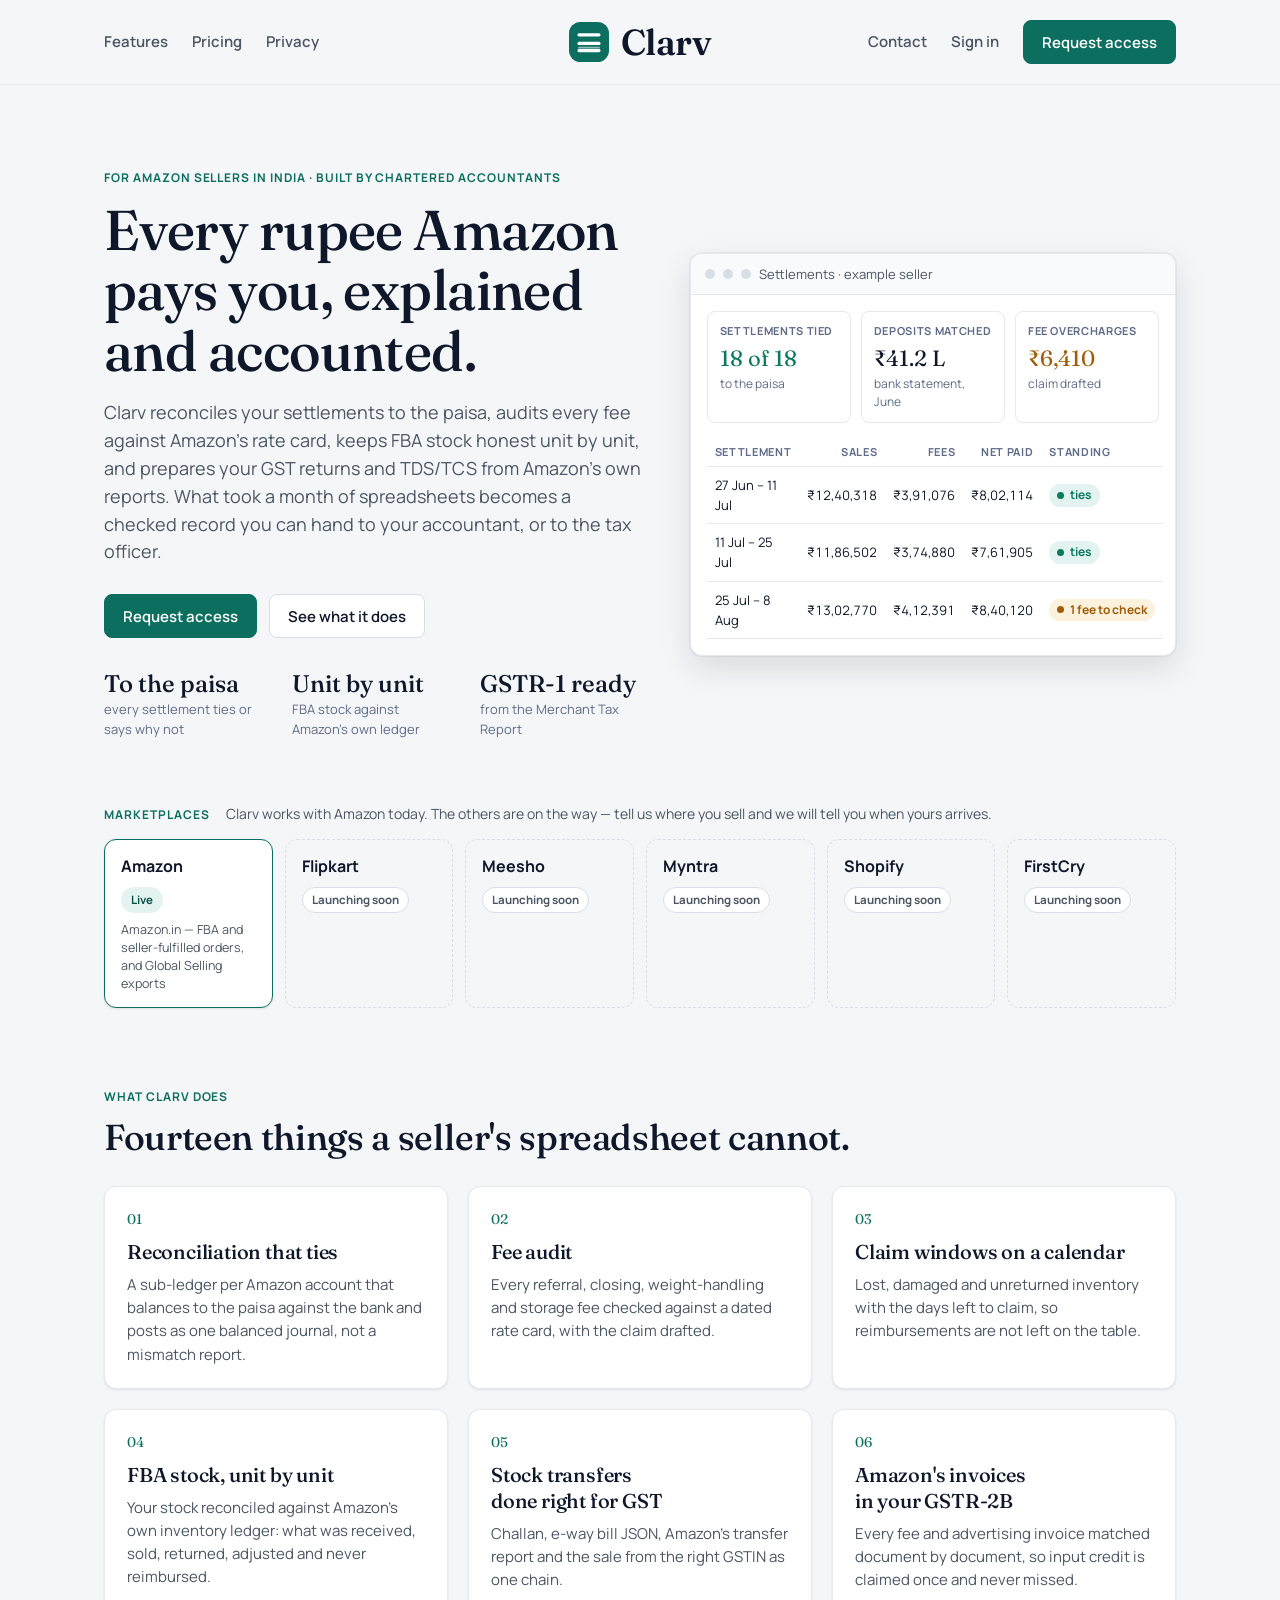
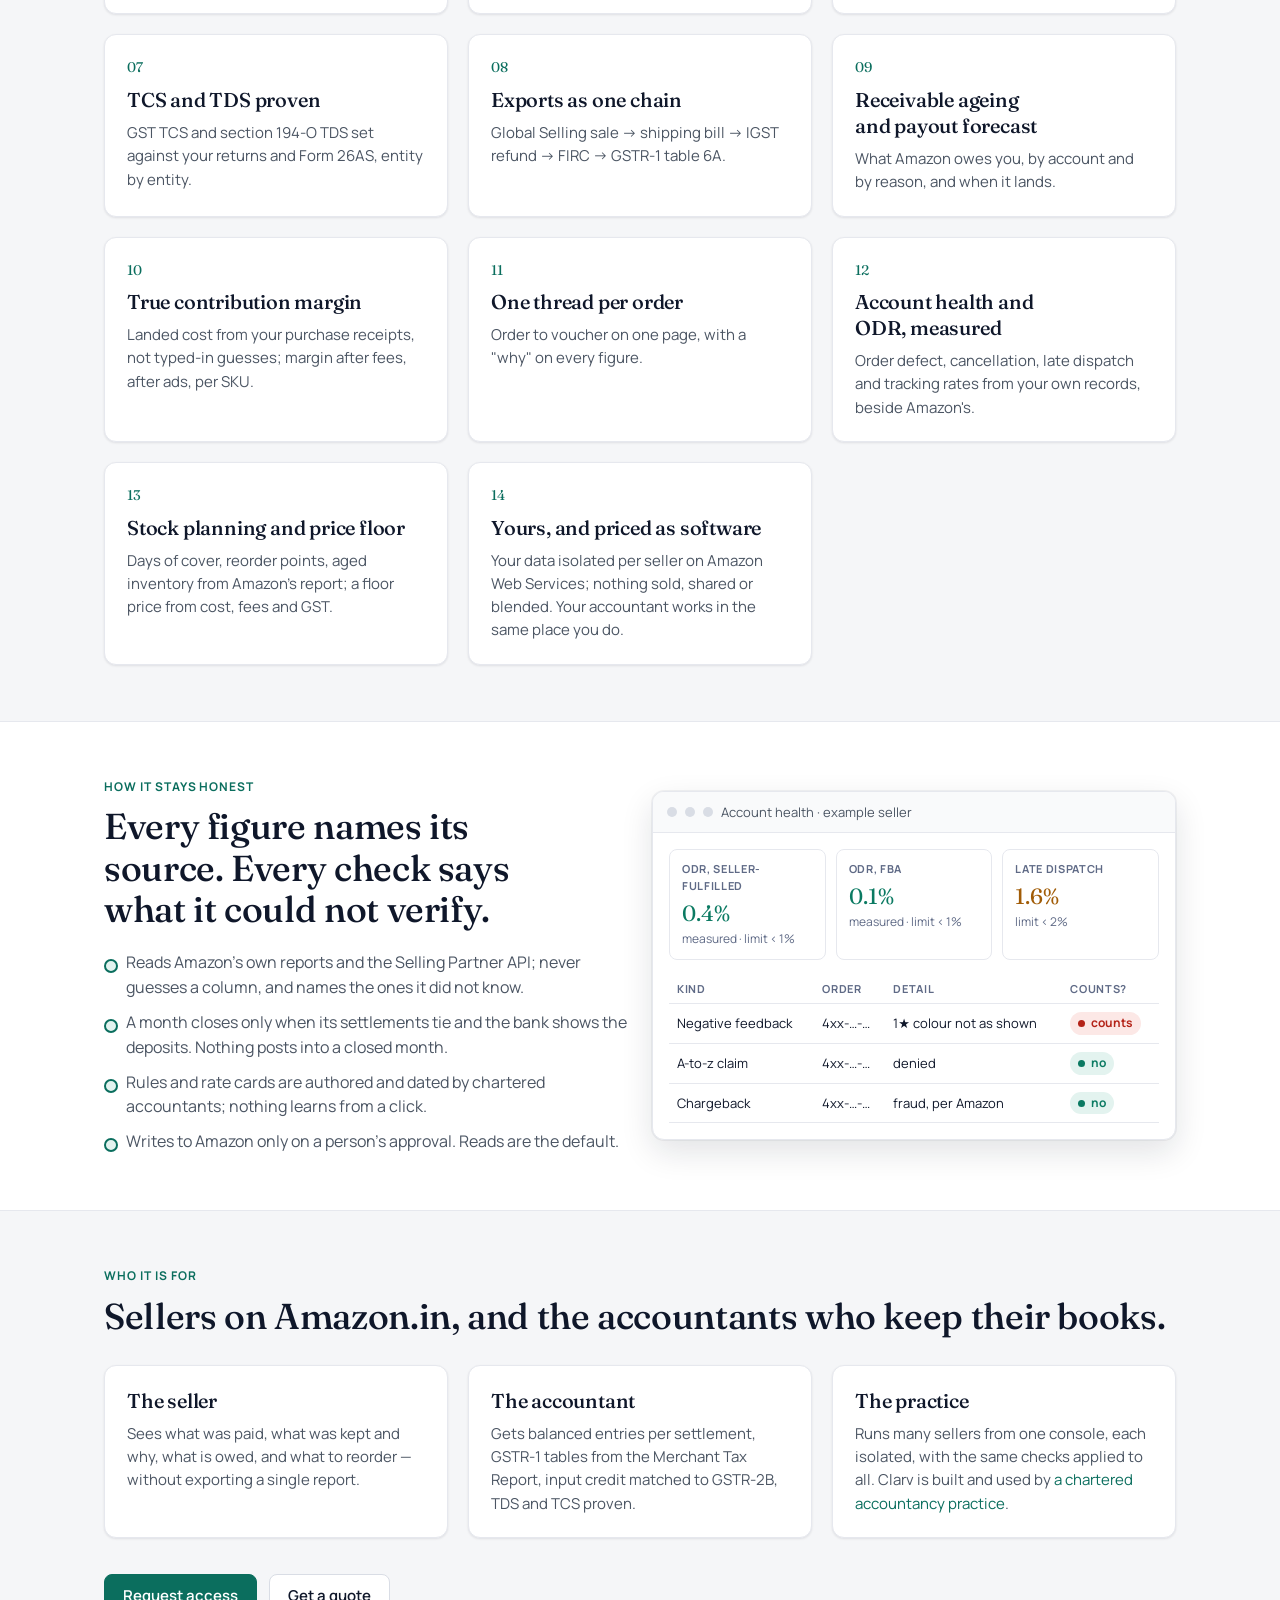
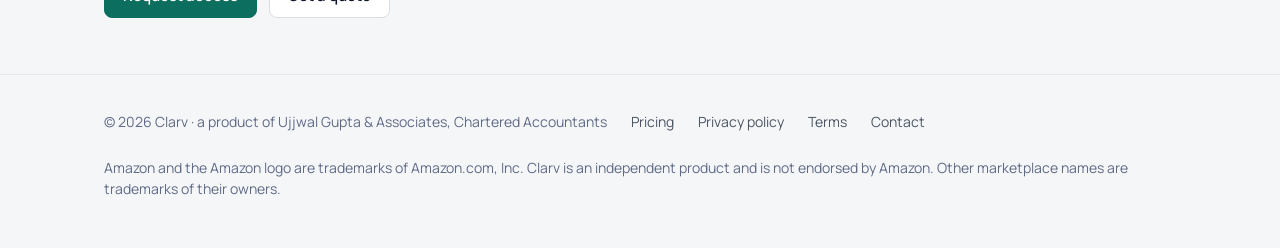
==== index.html @ 06284f3a "Amazon first, a centred wordmark with Mark A, and a site that works on a phone The user, 4 Oct 2026:" ====
<!doctype html>
<html lang="en">
<head>
<meta charset="utf-8" />
<meta name="viewport" content="width=device-width, initial-scale=1" />
<title>Clarv — operations and accounting for Amazon sellers in India</title>
<meta name="description" content="Clarv reconciles what Amazon pays you to the paisa, audits every fee, keeps FBA stock honest and prepares your GST and TDS from Amazon's own reports. Built by chartered accountants." />
<link rel="icon" href="logo.svg" type="image/svg+xml" />
<link rel="preconnect" href="https://fonts.googleapis.com" /><link rel="preconnect" href="https://fonts.gstatic.com" crossorigin />
<link rel="stylesheet" href="https://fonts.googleapis.com/css2?family=Fraunces:opsz,wght@9..144,400;9..144,500;9..144,600&family=Manrope:wght@400;500;600;700;800&display=swap" />
<link rel="stylesheet" href="style.css" />
</head>
<body>
<header class="top"><div class="wrap">
  <nav class="nav nav-l" aria-label="Site"><a href="/#features">Features</a><a href="pricing.html">Pricing</a><a href="privacy.html">Privacy</a></nav>
  <a class="brand" href="/" aria-label="Clarv — home"><svg viewBox="0 0 28 28" aria-hidden="true"><rect width="28" height="28" rx="8" fill="#0b6e5e"/><path d="M7 9h14M7 15h14M7 20h14" stroke="#fff" stroke-width="2.2" stroke-linecap="round"/><path d="M7 18h14" stroke="#fff" stroke-width="1.2" stroke-linecap="round" opacity=".55"/></svg><span>Clarv</span></a>
  <nav class="nav nav-r" aria-label="Account"><a href="contact.html">Contact</a><a href="login.html">Sign in</a><a class="btn primary" href="contact.html">Request access</a></nav>
  <details class="mnav"><summary aria-label="Menu"><span class="burger"></span></summary><nav class="mnav-panel" aria-label="Menu"><a href="/#features">Features</a><a href="pricing.html">Pricing</a><a href="privacy.html">Privacy</a><a href="contact.html">Contact</a><a href="login.html">Sign in</a><a class="btn primary" href="contact.html">Request access</a></nav></details>
  <a class="m-signin" href="login.html">Sign in</a>
</div></header>

<main>
<div class="wrap hero">
  <div>
    <div class="eyebrow">For Amazon sellers in India · built by chartered accountants</div>
    <h1 style="margin-top:12px">Every rupee Amazon pays you, explained and accounted.</h1>
    <p class="lead" style="margin-top:18px">Clarv reconciles your settlements to the paisa, audits every fee against Amazon's rate card, keeps FBA stock honest unit by unit, and prepares your GST returns and TDS/TCS from Amazon's own reports. What took a month of spreadsheets becomes a checked record you can hand to your accountant, or to the tax officer.</p>
    <div class="cta"><a class="btn primary" href="contact.html">Request access</a><a class="btn" href="#features">See what it does</a></div>
    <div class="facts"><div class="fact"><b>To the paisa</b><span>every settlement ties or says why not</span></div><div class="fact"><b>Unit by unit</b><span>FBA stock against Amazon's own ledger</span></div><div class="fact"><b>GSTR-1 ready</b><span>from the Merchant Tax Report</span></div></div>
  </div>
  <div class="panel" aria-label="A Clarv settlement screen, with example figures">
    <div class="bar"><i></i><i></i><i></i><span>Settlements · example seller</span></div>
    <div class="body">
      <div class="tiles"><div class="tile good"><div class="k">Settlements tied</div><div class="v">18 of 18</div><div class="s">to the paisa</div></div><div class="tile"><div class="k">Deposits matched</div><div class="v">₹41.2 L</div><div class="s">bank statement, June</div></div><div class="tile warn"><div class="k">Fee overcharges</div><div class="v">₹6,410</div><div class="s">claim drafted</div></div></div>
      <table class="t"><thead><tr><th>Settlement</th><th class="num o">Sales</th><th class="num o">Fees</th><th class="num">Net paid</th><th>Standing</th></tr></thead>
      <tbody><tr><td>27 Jun – 11 Jul</td><td class="num o">₹12,40,318</td><td class="num o">₹3,91,076</td><td class="num">₹8,02,114</td><td><span class="st good">ties</span></td></tr><tr><td>11 Jul – 25 Jul</td><td class="num o">₹11,86,502</td><td class="num o">₹3,74,880</td><td class="num">₹7,61,905</td><td><span class="st good">ties</span></td></tr><tr><td>25 Jul – 8 Aug</td><td class="num o">₹13,02,770</td><td class="num o">₹4,12,391</td><td class="num">₹8,40,120</td><td><span class="st warn">1 fee to check</span></td></tr></tbody></table>
    </div>
  </div>
</div>

<section class="markets" aria-labelledby="mk-h"><div class="wrap">
  <div class="mk-head"><div class="eyebrow" id="mk-h">Marketplaces</div><p class="small">Clarv works with Amazon today. The others are on the way — tell us where you sell and we will tell you when yours arrives.</p></div>
  <div class="mk-row">
    <div class="mk live"><b>Amazon</b><span class="chip">Live</span><small>Amazon.in — FBA and seller-fulfilled orders, and Global Selling exports</small></div>
    <div class="mk soon"><b>Flipkart</b><span class="chip">Launching soon</span></div>
    <div class="mk soon"><b>Meesho</b><span class="chip">Launching soon</span></div>
    <div class="mk soon"><b>Myntra</b><span class="chip">Launching soon</span></div>
    <div class="mk soon"><b>Shopify</b><span class="chip">Launching soon</span></div>
    <div class="mk soon"><b>FirstCry</b><span class="chip">Launching soon</span></div>
  </div>
</div></section>

<section id="features"><div class="wrap">
  <div class="eyebrow">What Clarv does</div>
  <h2 style="margin-top:10px">Fourteen things a seller's spreadsheet cannot.</h2>
  <div class="grid3">
    <div class="card"><div class="n">01</div><h3>Reconciliation that ties</h3><p>A sub-ledger per Amazon account that balances to the paisa against the bank and posts as one balanced journal, not a mismatch report.</p></div>
    <div class="card"><div class="n">02</div><h3>Fee audit</h3><p>Every referral, closing, weight-handling and storage fee checked against a dated rate card, with the claim drafted.</p></div>
    <div class="card"><div class="n">03</div><h3>Claim windows on a calendar</h3><p>Lost, damaged and unreturned inventory with the days left to claim, so reimbursements are not left on the table.</p></div>
    <div class="card"><div class="n">04</div><h3>FBA stock, unit by unit</h3><p>Your stock reconciled against Amazon's own inventory ledger: what was received, sold, returned, adjusted and never reimbursed.</p></div>
    <div class="card"><div class="n">05</div><h3>Stock transfers done right for GST</h3><p>Challan, e-way bill JSON, Amazon's transfer report and the sale from the right GSTIN as one chain.</p></div>
    <div class="card"><div class="n">06</div><h3>Amazon's invoices in your GSTR-2B</h3><p>Every fee and advertising invoice matched document by document, so input credit is claimed once and never missed.</p></div>
    <div class="card"><div class="n">07</div><h3>TCS and TDS proven</h3><p>GST TCS and section 194-O TDS set against your returns and Form 26AS, entity by entity.</p></div>
    <div class="card"><div class="n">08</div><h3>Exports as one chain</h3><p>Global Selling sale → shipping bill → IGST refund → FIRC → GSTR-1 table 6A.</p></div>
    <div class="card"><div class="n">09</div><h3>Receivable ageing and payout forecast</h3><p>What Amazon owes you, by account and by reason, and when it lands.</p></div>
    <div class="card"><div class="n">10</div><h3>True contribution margin</h3><p>Landed cost from your purchase receipts, not typed-in guesses; margin after fees, after ads, per SKU.</p></div>
    <div class="card"><div class="n">11</div><h3>One thread per order</h3><p>Order to voucher on one page, with a "why" on every figure.</p></div>
    <div class="card"><div class="n">12</div><h3>Account health and ODR, measured</h3><p>Order defect, cancellation, late dispatch and tracking rates from your own records, beside Amazon's.</p></div>
    <div class="card"><div class="n">13</div><h3>Stock planning and price floor</h3><p>Days of cover, reorder points, aged inventory from Amazon's report; a floor price from cost, fees and GST.</p></div>
    <div class="card"><div class="n">14</div><h3>Yours, and priced as software</h3><p>Your data isolated per seller on Amazon Web Services; nothing sold, shared or blended. Your accountant works in the same place you do.</p></div>
  </div>
</div></section>

<section class="alt"><div class="wrap grid2" style="margin-top:0;align-items:center">
  <div>
    <div class="eyebrow">How it stays honest</div>
    <h2 style="margin-top:10px">Every figure names its source. Every check says what it could not verify.</h2>
    <ul class="rule-list">
      <li>Reads Amazon's own reports and the Selling Partner API; never guesses a column, and names the ones it did not know.</li>
      <li>A month closes only when its settlements tie and the bank shows the deposits. Nothing posts into a closed month.</li>
      <li>Rules and rate cards are authored and dated by chartered accountants; nothing learns from a click.</li>
      <li>Writes to Amazon only on a person's approval. Reads are the default.</li>
    </ul>
  </div>
  <div class="panel" aria-label="A Clarv account health screen, with example figures">
    <div class="bar"><i></i><i></i><i></i><span>Account health · example seller</span></div>
    <div class="body">
      <div class="tiles"><div class="tile good"><div class="k">ODR, seller-fulfilled</div><div class="v">0.4%</div><div class="s">measured · limit &lt; 1%</div></div><div class="tile good"><div class="k">ODR, FBA</div><div class="v">0.1%</div><div class="s">measured · limit &lt; 1%</div></div><div class="tile warn"><div class="k">Late dispatch</div><div class="v">1.6%</div><div class="s">limit &lt; 2%</div></div></div>
      <table class="t"><thead><tr><th>Kind</th><th class="o">Order</th><th>Detail</th><th>Counts?</th></tr></thead>
      <tbody><tr><td>Negative feedback</td><td class="o">4xx-…-…</td><td>1★ colour not as shown</td><td><span class="st bad">counts</span></td></tr><tr><td>A-to-z claim</td><td class="o">4xx-…-…</td><td>denied</td><td><span class="st good">no</span></td></tr><tr><td>Chargeback</td><td class="o">4xx-…-…</td><td>fraud, per Amazon</td><td><span class="st good">no</span></td></tr></tbody></table>
    </div>
  </div>
</div></section>

<section><div class="wrap">
  <div class="eyebrow">Who it is for</div>
  <h2 style="margin-top:10px">Sellers on Amazon.in, and the accountants who keep their books.</h2>
  <div class="grid3">
    <div class="card"><h3>The seller</h3><p>Sees what was paid, what was kept and why, what is owed, and what to reorder — without exporting a single report.</p></div>
    <div class="card"><h3>The accountant</h3><p>Gets balanced entries per settlement, GSTR-1 tables from the Merchant Tax Report, input credit matched to GSTR-2B, TDS and TCS proven.</p></div>
    <div class="card"><h3>The practice</h3><p>Runs many sellers from one console, each isolated, with the same checks applied to all. Clarv is built and used by <a href="contact.html">a chartered accountancy practice</a>.</p></div>
  </div>
  <div style="margin-top:36px;display:flex;gap:12px;flex-wrap:wrap"><a class="btn primary" href="contact.html">Request access</a><a class="btn" href="pricing.html">Get a quote</a></div>
</div></section>
</main>

<footer><div class="wrap"><span>© 2026 Clarv · a product of Ujjwal Gupta &amp; Associates, Chartered Accountants</span><a href="pricing.html">Pricing</a><a href="privacy.html">Privacy policy</a><a href="terms.html">Terms</a><a href="contact.html">Contact</a><span class="sp">Amazon and the Amazon logo are trademarks of Amazon.com, Inc. Clarv is an independent product and is not endorsed by Amazon. Other marketplace names are trademarks of their owners.</span></div></footer>
<script>document.querySelectorAll(".mnav-panel a").forEach(function (a) { a.addEventListener("click", function () { a.closest("details").removeAttribute("open"); }); });</script>
</body>
</html>
---- style.css ----
/* clarv.in — the public site. The product's own ink-and-paper language: Fraunces for display, Manrope for text. */
:root {
  --ground: #f5f6f8; --surface: #fff; --surface-2: #f9fafb; --ink: #0f172a; --ink-2: #4b5563; --ink-3: #5f6a86;
  --rule: #e6e8ee; --rule-3: #d9dde5; --brand: #0b6e5e; --brand-ink: #094f44; --brand-soft: #e3f3ef; --brand-tint: #f2f8f6;
  --good: #0b7a62; --warn: #a15c07; --warn-soft: #fbf1dc; --bad: #b42318; --bad-soft: #fce8e6;
  --sans: "Manrope", ui-sans-serif, system-ui, -apple-system, "Segoe UI", sans-serif; --display: "Fraunces", Georgia, serif;
  --shadow: 0 1px 2px rgba(16,24,40,.04), 0 1px 3px rgba(16,24,40,.06); --shadow-2: 0 12px 32px rgba(16,24,40,.12), 0 0 0 1px rgba(16,24,40,.05);
}
* { box-sizing: border-box; }
html { color-scheme: light; }
body { margin: 0; background: var(--ground); color: var(--ink); font: 16px/1.55 var(--sans); -webkit-font-smoothing: antialiased; overflow-x: clip; }
a { color: var(--brand); text-decoration: none; }
a:hover { text-decoration: underline; }
.wrap { max-width: 1120px; margin: 0 auto; padding: 0 24px; }
h1, h2, h3 { font-family: var(--display); font-weight: 500; letter-spacing: -0.01em; margin: 0; text-wrap: balance; }
h1 { font-size: clamp(34px, 5vw, 56px); line-height: 1.08; }
h2 { font-size: clamp(26px, 3.2vw, 36px); line-height: 1.15; }
h3 { font-size: 20px; line-height: 1.3; }
p { margin: 0; }
.lead { color: var(--ink-2); font-size: 18px; max-width: 62ch; }
.eyebrow { font-size: 12px; font-weight: 700; letter-spacing: .08em; text-transform: uppercase; color: var(--brand); }
.muted { color: var(--ink-3); }
.small { font-size: 14px; }

/* header: the wordmark at the centre, the links either side of it; on a phone, a menu button, the wordmark, Sign in */
.top { position: sticky; top: 0; z-index: 5; background: rgba(245,246,248,.92); -webkit-backdrop-filter: blur(8px); backdrop-filter: blur(8px); border-bottom: 1px solid var(--rule); }
.top .wrap { display: grid; grid-template-columns: 1fr auto 1fr; align-items: center; gap: 24px; height: 84px; }
.brand { grid-column: 2; grid-row: 1; justify-self: center; display: inline-flex; align-items: center; gap: 12px; color: var(--ink); font-family: var(--display); font-size: 36px; font-weight: 600; letter-spacing: -0.015em; line-height: 1; }
.brand:hover { text-decoration: none; }
.brand svg { width: 40px; height: 40px; flex: none; }
.nav { display: flex; gap: 24px; align-items: center; }
.nav-l { grid-column: 1; grid-row: 1; justify-self: start; }
.nav-r { grid-column: 3; grid-row: 1; justify-self: end; }
.nav a { color: var(--ink-2); font-weight: 600; font-size: 15px; }
.nav a.on { color: var(--ink); }
.mnav, .m-signin { display: none; }
.mnav summary { list-style: none; cursor: pointer; width: 44px; height: 44px; display: grid; place-items: center; margin-left: -10px; border-radius: 10px; }
.mnav summary::-webkit-details-marker { display: none; }
.mnav summary:focus-visible { outline: 2px solid var(--brand); outline-offset: 2px; }
.burger, .burger::before, .burger::after { display: block; width: 22px; height: 2px; border-radius: 2px; background: var(--ink); transition: transform .2s, background .2s; }
.burger { position: relative; }
.burger::before, .burger::after { content: ""; position: absolute; left: 0; }
.burger::before { top: -7px; } .burger::after { top: 7px; }
.mnav[open] .burger { background: transparent; }
.mnav[open] .burger::before { transform: translateY(7px) rotate(45deg); }
.mnav[open] .burger::after { transform: translateY(-7px) rotate(-45deg); }
.mnav-panel { position: absolute; left: 0; right: 0; top: 100%; display: grid; padding: 4px 18px 18px; background: var(--surface); border-bottom: 1px solid var(--rule); box-shadow: var(--shadow-2); }
.mnav-panel a { padding: 14px 2px; font-size: 17px; font-weight: 600; color: var(--ink); border-bottom: 1px solid var(--rule); }
.mnav-panel a.on { color: var(--brand); }
.mnav-panel a.btn { margin-top: 16px; height: 48px; border-bottom: 1px solid var(--brand); color: #fff; }
.btn { display: inline-flex; align-items: center; justify-content: center; height: 44px; padding: 0 18px; border-radius: 8px; border: 1px solid var(--rule-3); background: var(--surface); color: var(--ink); font: 600 15px var(--sans); cursor: pointer; }
.btn.primary { background: var(--brand); border-color: var(--brand); color: #fff; }
.btn:hover { text-decoration: none; filter: brightness(.98); }

/* marketplaces: Amazon today, the others launching soon */
.markets { padding: 8px 0 24px; }
.mk-head { display: flex; align-items: baseline; gap: 16px; flex-wrap: wrap; }
.mk-head p { color: var(--ink-2); }
.mk-row { display: grid; grid-template-columns: repeat(6, minmax(0, 1fr)); gap: 12px; margin-top: 14px; }
.mk { display: flex; flex-direction: column; align-items: flex-start; gap: 8px; padding: 14px 16px; border: 1px dashed var(--rule-3); border-radius: 12px; }
.mk b { font-size: 16px; }
.mk small { color: var(--ink-2); font-size: 12.5px; line-height: 1.45; }
.mk .chip { font-size: 11.5px; font-weight: 700; padding: 3px 9px; border-radius: 999px; background: var(--surface); color: var(--ink-2); border: 1px solid var(--rule-3); }
.mk.live { background: var(--surface); border: 1px solid var(--brand); box-shadow: var(--shadow); }
.mk.live .chip { background: var(--brand-soft); color: var(--brand-ink); border-color: transparent; }

/* hero */
/* padding-block: a padding shorthand would zero the page's side gutter on .wrap */
.hero { padding-block: 84px 56px; display: grid; grid-template-columns: 1.05fr .95fr; gap: 48px; align-items: center; }
.hero .cta { display: flex; gap: 12px; margin-top: 28px; flex-wrap: wrap; }
/* the three figures: each on one line; the row wraps whole rather than breaking a figure ("GSTR-1 / ready") */
.hero .facts { display: flex; flex-wrap: wrap; gap: 18px 28px; margin-top: 32px; }
.fact b { display: block; font-family: var(--display); font-size: 24px; font-weight: 500; line-height: 1.2; white-space: nowrap; }
.fact span { display: block; max-width: 20ch; color: var(--ink-3); font-size: 13px; }

/* drawn product panels — demo figures, no client data */
.panel { background: var(--surface); border: 1px solid var(--rule); border-radius: 12px; box-shadow: var(--shadow-2); overflow: hidden; }
.panel .bar { display: flex; align-items: center; gap: 8px; padding: 10px 14px; border-bottom: 1px solid var(--rule); background: var(--surface-2); font-size: 13px; color: var(--ink-2); }
.panel .bar i { width: 10px; height: 10px; border-radius: 50%; background: var(--rule-3); display: inline-block; }
.panel .body { padding: 16px; overflow-x: auto; }
.tiles { display: grid; grid-template-columns: repeat(3, 1fr); gap: 10px; margin-bottom: 14px; }
.tile { border: 1px solid var(--rule); border-radius: 8px; padding: 10px 12px; background: var(--surface); }
.tile .k { font-size: 11px; font-weight: 700; letter-spacing: .06em; text-transform: uppercase; color: var(--ink-3); }
.tile .v { font-family: var(--display); font-size: 22px; margin-top: 2px; }
.tile .s { font-size: 12px; color: var(--ink-3); }
.tile.good .v { color: var(--good); } .tile.bad .v { color: var(--bad); } .tile.warn .v { color: var(--warn); }
table.t { width: 100%; border-collapse: collapse; font-size: 13px; }
table.t th { text-align: left; font-size: 11px; letter-spacing: .06em; text-transform: uppercase; color: var(--ink-3); padding: 6px 8px; border-bottom: 1px solid var(--rule); font-weight: 700; }
table.t td { padding: 8px; border-bottom: 1px solid var(--rule); }
table.t td.num, table.t th.num { text-align: right; font-variant-numeric: tabular-nums; }
.st { white-space: nowrap; display: inline-flex; align-items: center; gap: 6px; font-size: 12px; font-weight: 700; padding: 2px 8px; border-radius: 999px; background: var(--surface-2); color: var(--ink-2); }
.st::before { content: ""; width: 7px; height: 7px; border-radius: 50%; background: currentColor; }
.st.good { color: var(--good); background: var(--brand-soft); } .st.bad { color: var(--bad); background: var(--bad-soft); } .st.warn { color: var(--warn); background: var(--warn-soft); }

/* sections */
section { padding: 56px 0; }
section.alt { background: var(--surface); border-top: 1px solid var(--rule); border-bottom: 1px solid var(--rule); }
.grid3 { display: grid; grid-template-columns: repeat(3, 1fr); gap: 20px; margin-top: 28px; }
.grid2 { display: grid; grid-template-columns: repeat(2, 1fr); gap: 24px; margin-top: 28px; }
.card { background: var(--surface); border: 1px solid var(--rule); border-radius: 12px; padding: 22px; box-shadow: var(--shadow); }
.card h3 { margin-bottom: 8px; }
.card p { color: var(--ink-2); font-size: 15px; }
.card .n { font-family: var(--display); color: var(--brand); font-size: 14px; margin-bottom: 8px; }
.rule-list { list-style: none; padding: 0; margin: 20px 0 0; display: grid; gap: 10px; }
.rule-list li { padding-left: 22px; position: relative; color: var(--ink-2); }
.rule-list li::before { content: ""; position: absolute; left: 0; top: 9px; width: 10px; height: 10px; border-radius: 50%; background: var(--brand-soft); border: 2px solid var(--brand); }

/* pricing */
.plans { display: grid; grid-template-columns: repeat(3, 1fr); gap: 20px; margin-top: 32px; }
.plan { background: var(--surface); border: 1px solid var(--rule); border-radius: 12px; padding: 26px; box-shadow: var(--shadow); display: flex; flex-direction: column; }
.plan.hi { border-color: var(--brand); box-shadow: var(--shadow-2); }
.plan .price { font-family: var(--display); font-size: 40px; margin: 10px 0 2px; }
.plan .price small { font-size: 15px; font-family: var(--sans); color: var(--ink-3); }
.plan ul { list-style: none; padding: 0; margin: 18px 0 22px; display: grid; gap: 8px; color: var(--ink-2); font-size: 15px; }
.plan ul li::before { content: "✓  "; color: var(--brand); font-weight: 700; }
.plan .btn { margin-top: auto; }

/* the quote form */
.form { display: grid; gap: 12px; }
.form label { display: grid; gap: 5px; font-size: 13px; font-weight: 700; color: var(--ink-2); }
.form input, .form select, .form textarea { font: 15px var(--sans); color: var(--ink); padding: 9px 11px; border: 1px solid var(--rule-3); border-radius: 8px; background: var(--surface); width: 100%; min-width: 0; } /* a select is otherwise as wide as its longest option */
.form input:focus, .form select:focus, .form textarea:focus { outline: 2px solid var(--brand-soft); border-color: var(--brand); }
.form .btn { margin-top: 6px; }

/* prose pages */
.prose { max-width: 76ch; }
.prose h1 { margin-bottom: 8px; }
.prose h2 { font-size: 24px; margin: 36px 0 10px; }
.prose p, .prose li { color: var(--ink-2); }
.prose ul { padding-left: 22px; }
.prose .meta { color: var(--ink-3); font-size: 14px; margin-bottom: 28px; }
dl.facts { display: grid; grid-template-columns: 200px 1fr; gap: 10px 20px; margin-top: 24px; }
dl.facts dt { color: var(--ink-3); font-size: 13px; font-weight: 700; letter-spacing: .04em; text-transform: uppercase; padding-top: 3px; }
dl.facts dd { margin: 0; }

/* footer */
footer { padding: 36px 0 48px; color: var(--ink-3); font-size: 14px; border-top: 1px solid var(--rule); }
footer .wrap { display: flex; gap: 24px; flex-wrap: wrap; align-items: center; }
footer a { color: var(--ink-2); }
footer .sp { margin-left: auto; }

@media (max-width: 900px) {
  .top .wrap { height: 64px; gap: 8px; }
  .nav-l, .nav-r { display: none; }
  .brand { font-size: 28px; gap: 10px; }
  .brand svg { width: 32px; height: 32px; }
  .mnav { display: block; grid-column: 1; grid-row: 1; justify-self: start; }
  .m-signin { display: inline-flex; grid-column: 3; grid-row: 1; justify-self: end; align-items: center; min-height: 44px; font-weight: 700; font-size: 15px; }
  .wrap { padding: 0 18px; }
  section { padding: 44px 0; }
  .hero { grid-template-columns: minmax(0, 1fr); gap: 32px; padding-block: 36px 32px; }
  .hero .facts { flex-direction: column; gap: 14px; }
  .fact span { max-width: none; }
  .hero .cta .btn { flex: 1 1 160px; }
  .lead { font-size: 17px; }
  .grid3, .plans, .grid2 { grid-template-columns: minmax(0, 1fr); }
  .tiles { grid-template-columns: 1fr 1fr; }
  .tiles > .tile:nth-child(3):last-child { grid-column: 1 / -1; }
  .mk-row { grid-template-columns: repeat(3, minmax(0, 1fr)); }
  dl.facts { grid-template-columns: 1fr; gap: 2px 0; } dl.facts dd { margin-bottom: 12px; overflow-wrap: anywhere; }
  .form input, .form select, .form textarea { font-size: 16px; } /* under 16px a phone zooms in on focus */
  footer .wrap { gap: 12px 20px; } footer .sp { margin-left: 0; flex-basis: 100%; }
}
@media (max-width: 600px) {
  table.t .o { display: none; } /* the example tables drop their least telling column on a phone */
}
@media (max-width: 480px) {
  .brand { font-size: 26px; } .brand svg { width: 30px; height: 30px; }
  h3 { font-size: 19px; }
  .card { padding: 18px; } .plan { padding: 22px; }
  .panel .body { padding: 12px; }
  .tile { padding: 9px 10px; } .tile .v { font-size: 19px; }
  .tile .k { min-height: 3.1em; } /* two lines at the 1.55 line height: a two-line label beside a one-line one: the figures stay level */
  table.t { font-size: 12.5px; } table.t th, table.t td { padding: 6px; }
  .mk-row { grid-template-columns: 1fr 1fr; }
  .mk.live { grid-column: 1 / -1; }
}
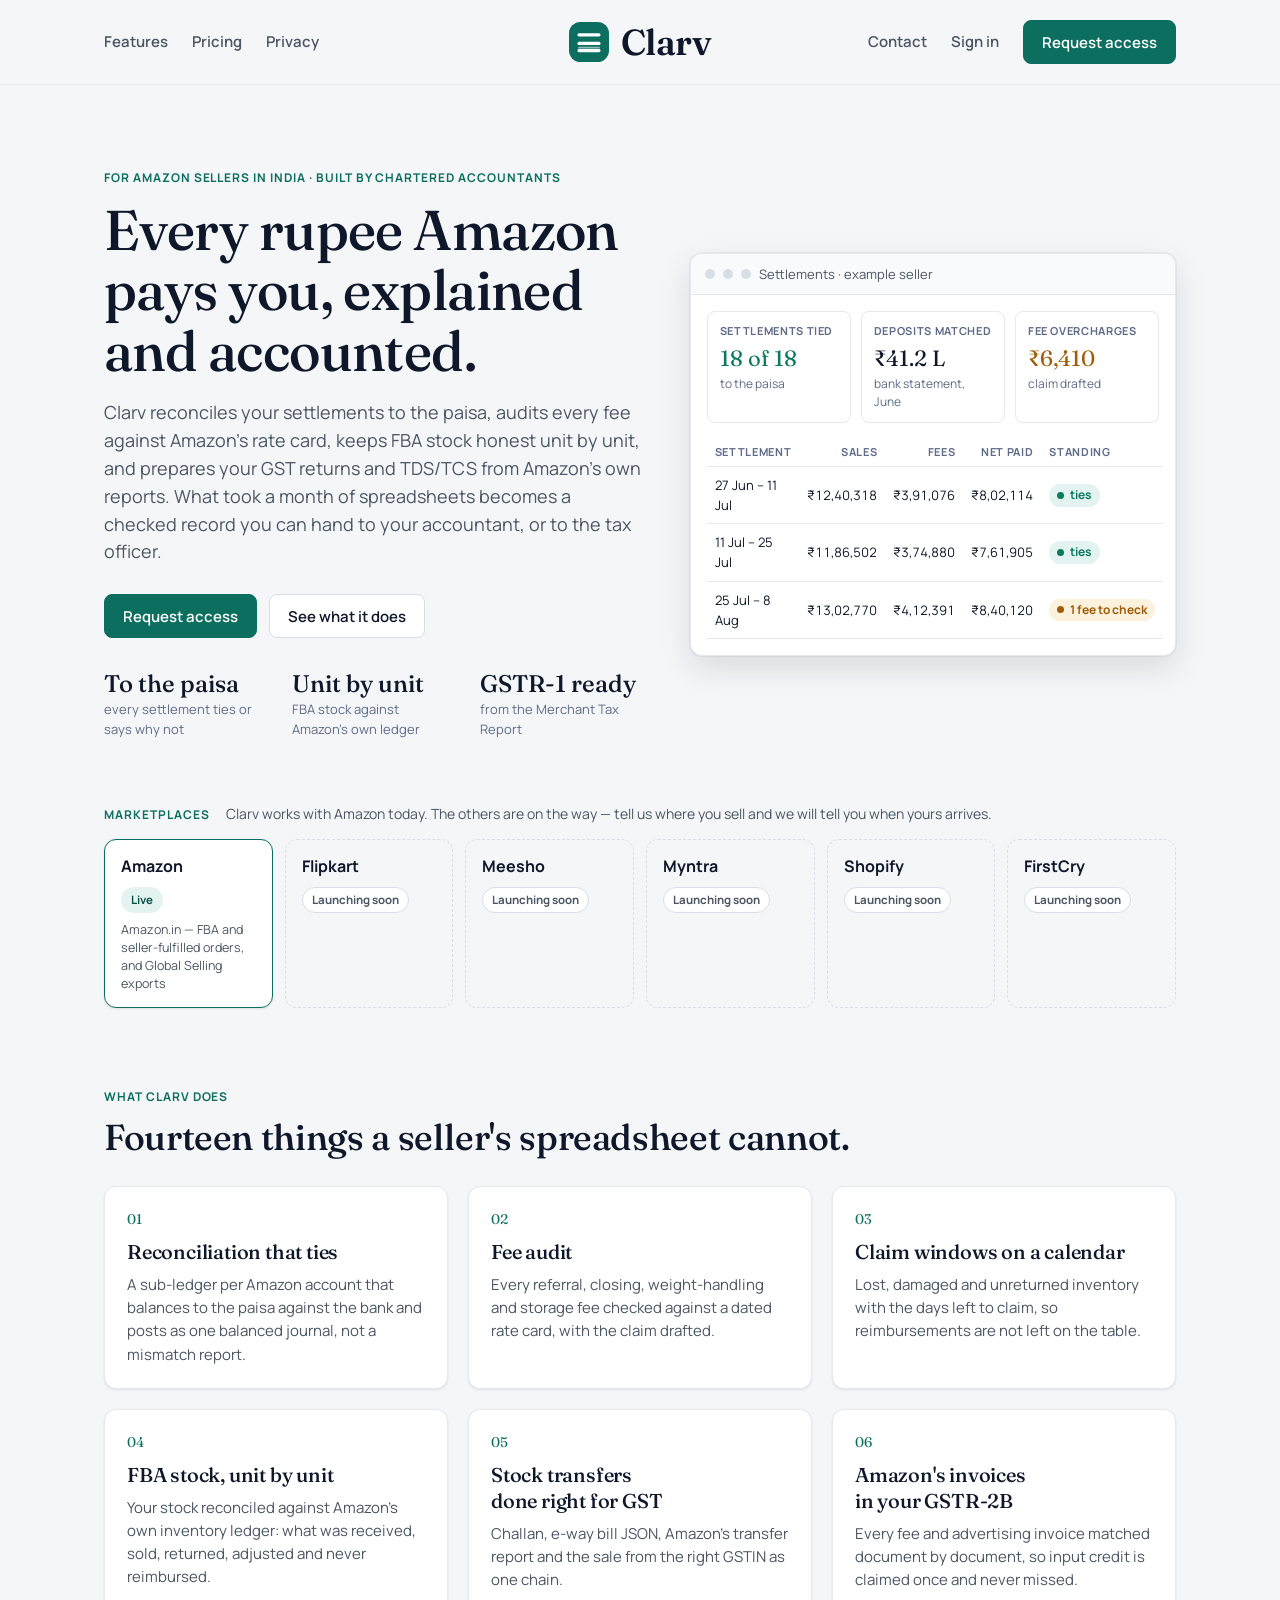
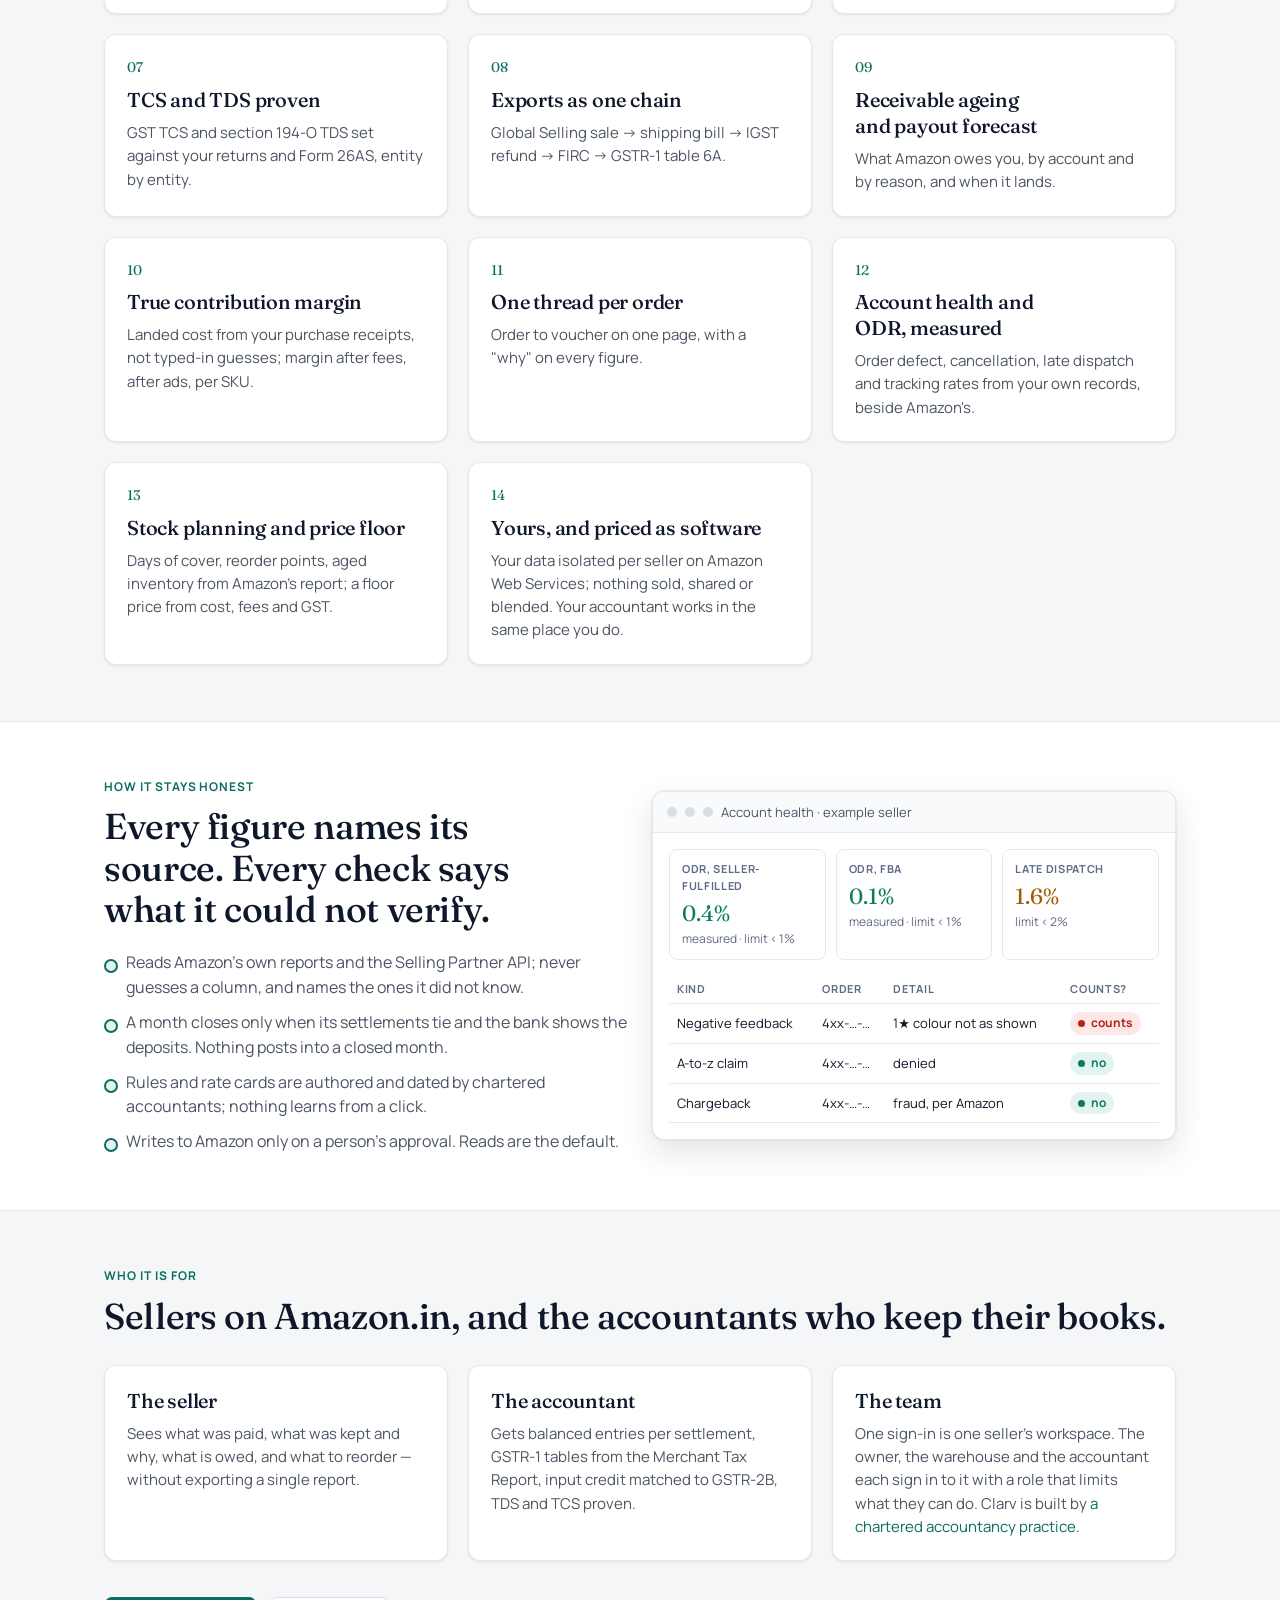
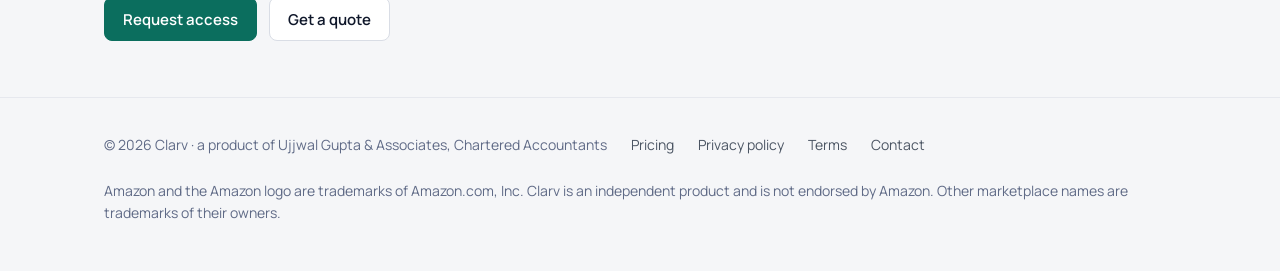
==== commit c5cdc6e5: "One sign-in is one seller (the user, 4 Oct 2026): the 'practice runs many sellers from one console' " ====
--- a/index.html
+++ b/index.html
@@ -5,10 +5,10 @@
 <meta name="viewport" content="width=device-width, initial-scale=1" />
 <title>Clarv — operations and accounting for Amazon sellers in India</title>
 <meta name="description" content="Clarv reconciles what Amazon pays you to the paisa, audits every fee, keeps FBA stock honest and prepares your GST and TDS from Amazon's own reports. Built by chartered accountants." />
-<link rel="icon" href="logo.svg" type="image/svg+xml" />
+<link rel="icon" href="logo.svg?v=20261004" type="image/svg+xml" />
 <link rel="preconnect" href="https://fonts.googleapis.com" /><link rel="preconnect" href="https://fonts.gstatic.com" crossorigin />
 <link rel="stylesheet" href="https://fonts.googleapis.com/css2?family=Fraunces:opsz,wght@9..144,400;9..144,500;9..144,600&family=Manrope:wght@400;500;600;700;800&display=swap" />
-<link rel="stylesheet" href="style.css" />
+<link rel="stylesheet" href="style.css?v=20261004" />
 </head>
 <body>
 <header class="top"><div class="wrap">
@@ -98,7 +98,7 @@
   <div class="grid3">
     <div class="card"><h3>The seller</h3><p>Sees what was paid, what was kept and why, what is owed, and what to reorder — without exporting a single report.</p></div>
     <div class="card"><h3>The accountant</h3><p>Gets balanced entries per settlement, GSTR-1 tables from the Merchant Tax Report, input credit matched to GSTR-2B, TDS and TCS proven.</p></div>
-    <div class="card"><h3>The practice</h3><p>Runs many sellers from one console, each isolated, with the same checks applied to all. Clarv is built and used by <a href="contact.html">a chartered accountancy practice</a>.</p></div>
+    <div class="card"><h3>The team</h3><p>One sign-in is one seller's workspace. The owner, the warehouse and the accountant each sign in to it with a role that limits what they can do. Clarv is built by <a href="contact.html">a chartered accountancy practice</a>.</p></div>
   </div>
   <div style="margin-top:36px;display:flex;gap:12px;flex-wrap:wrap"><a class="btn primary" href="contact.html">Request access</a><a class="btn" href="pricing.html">Get a quote</a></div>
 </div></section>
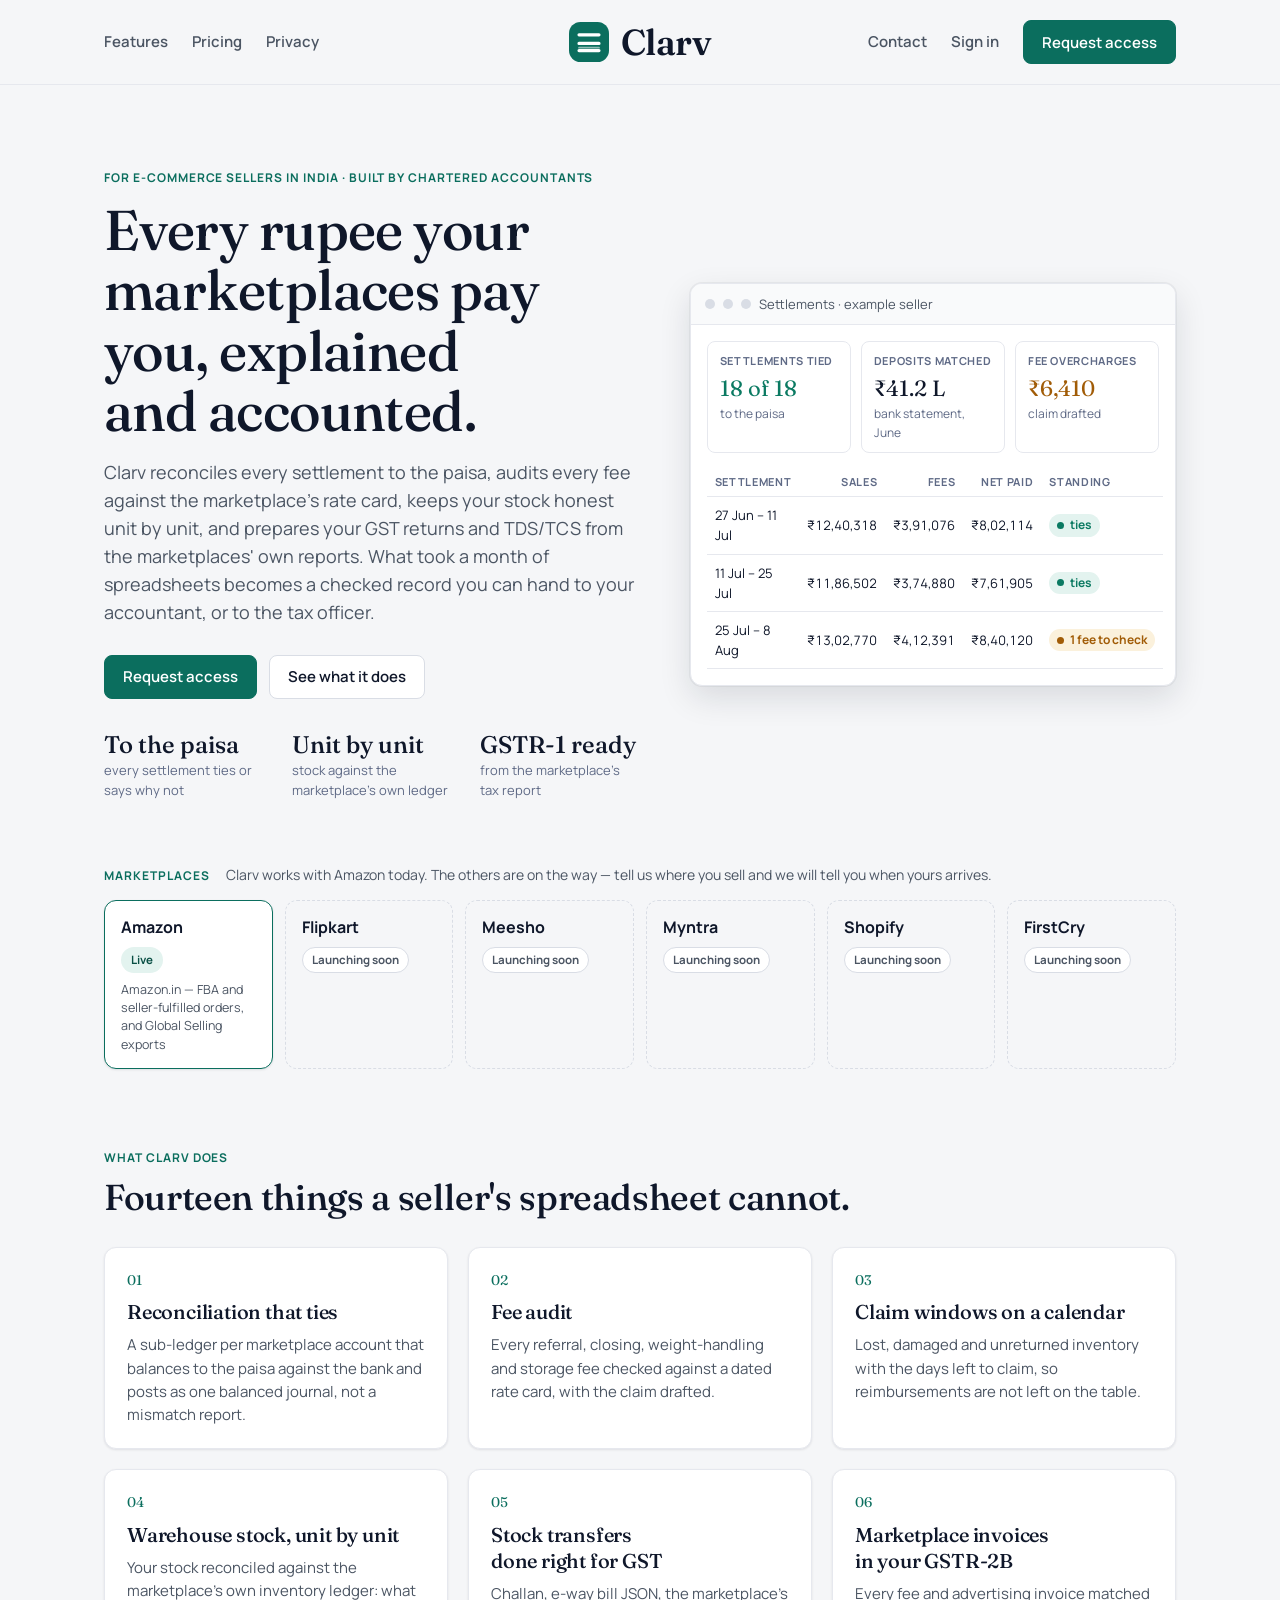
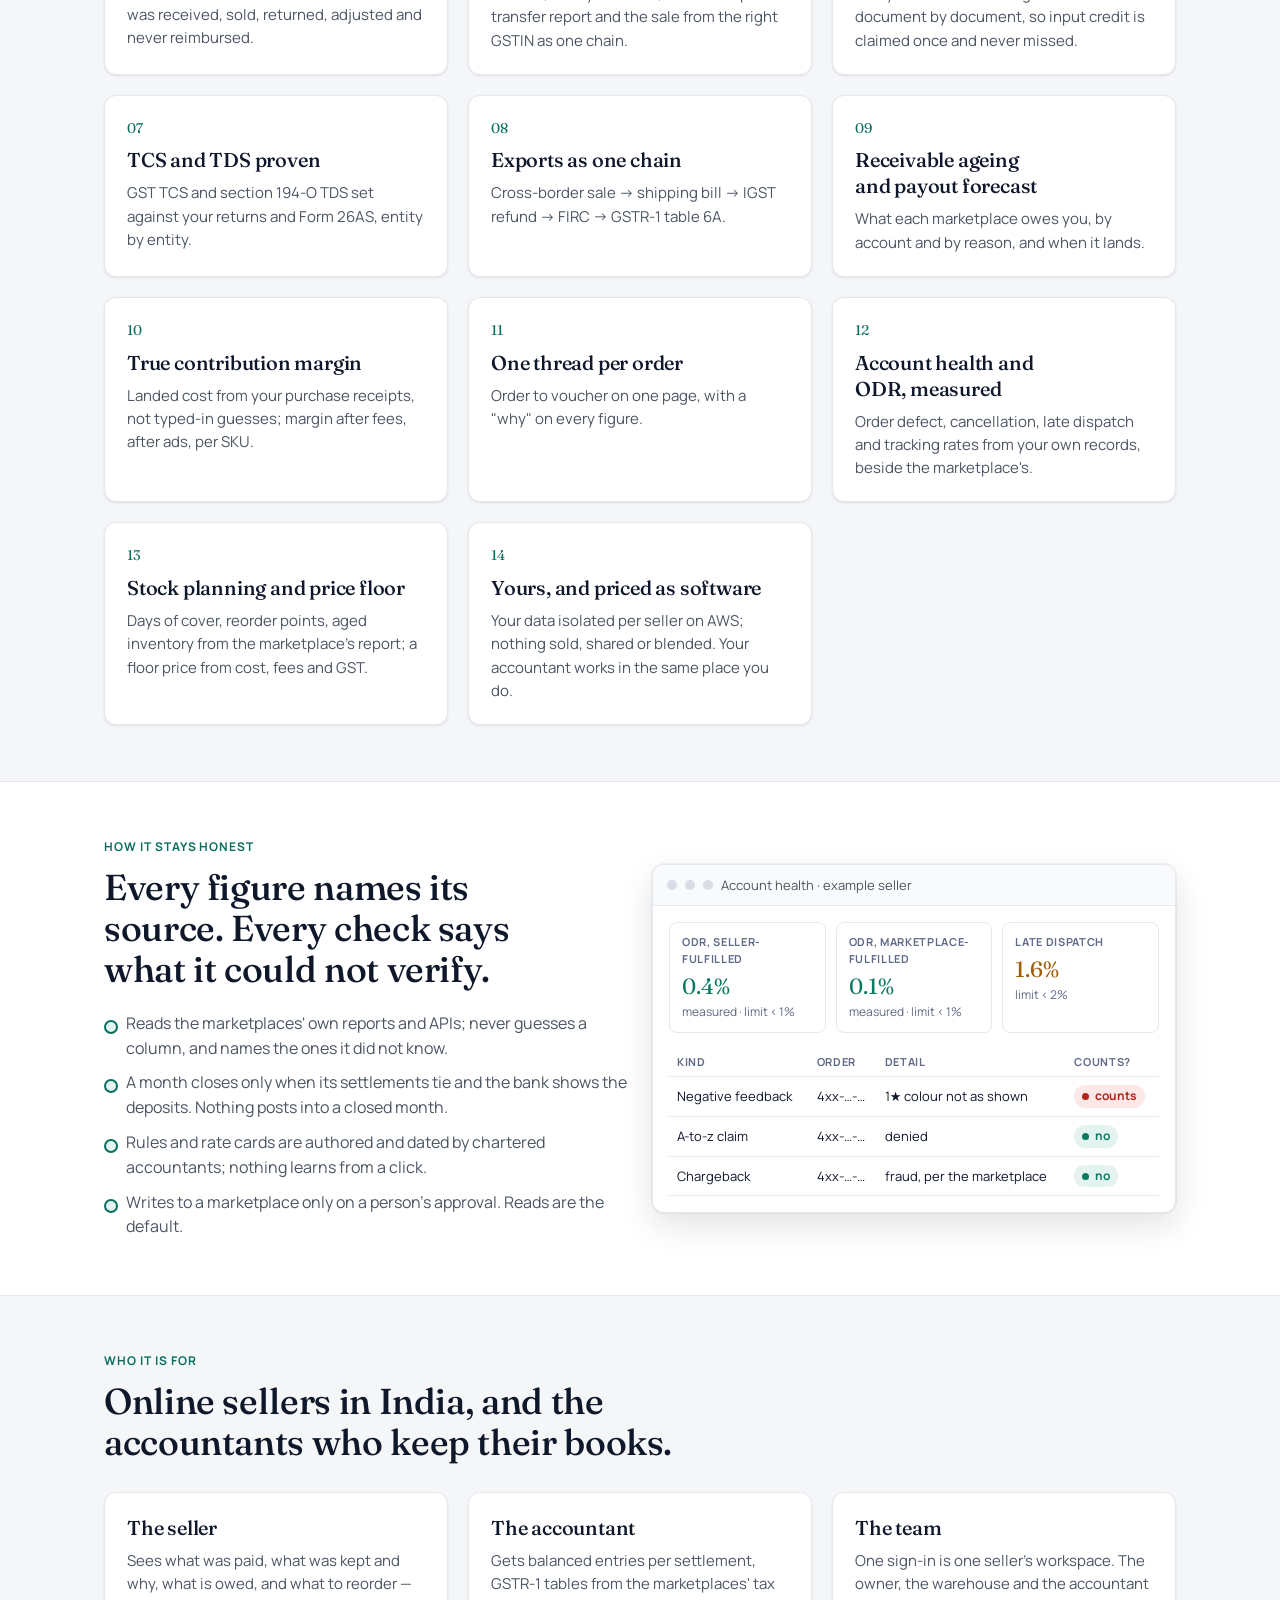
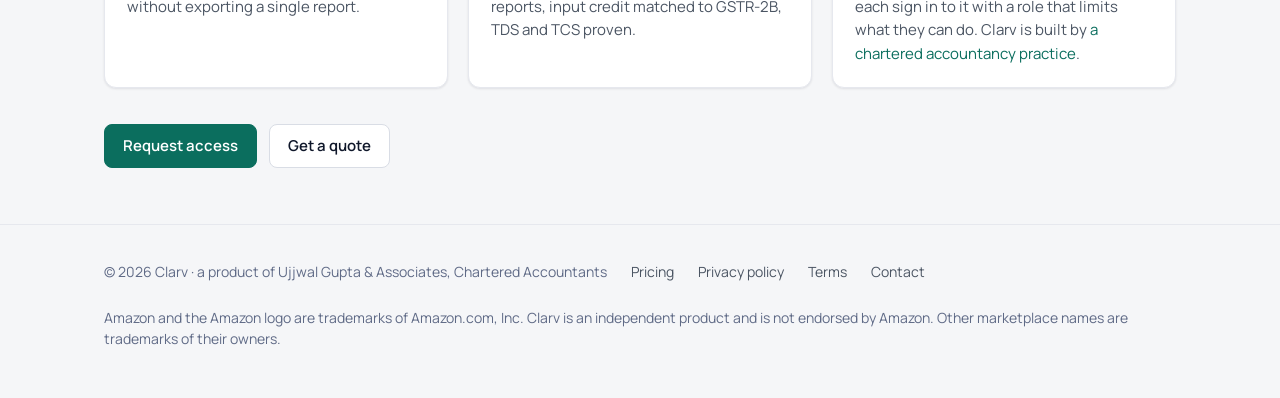
==== commit 959a46ae: "Marketplace-neutral wording (the user: "why Amazon everywhere?"): Clarv speaks to e-commerce sellers" ====
--- a/index.html
+++ b/index.html
@@ -3,8 +3,8 @@
 <head>
 <meta charset="utf-8" />
 <meta name="viewport" content="width=device-width, initial-scale=1" />
-<title>Clarv — operations and accounting for Amazon sellers in India</title>
-<meta name="description" content="Clarv reconciles what Amazon pays you to the paisa, audits every fee, keeps FBA stock honest and prepares your GST and TDS from Amazon's own reports. Built by chartered accountants." />
+<title>Clarv — operations and accounting for e-commerce sellers in India</title>
+<meta name="description" content="Clarv reconciles what your marketplaces pay you to the paisa, audits every fee, keeps your stock honest and prepares your GST and TDS from the marketplaces' own reports. Live on Amazon, more marketplaces launching soon. Built by chartered accountants." />
 <link rel="icon" href="logo.svg?v=20261004" type="image/svg+xml" />
 <link rel="preconnect" href="https://fonts.googleapis.com" /><link rel="preconnect" href="https://fonts.gstatic.com" crossorigin />
 <link rel="stylesheet" href="https://fonts.googleapis.com/css2?family=Fraunces:opsz,wght@9..144,400;9..144,500;9..144,600&family=Manrope:wght@400;500;600;700;800&display=swap" />
@@ -22,11 +22,11 @@
 <main>
 <div class="wrap hero">
   <div>
-    <div class="eyebrow">For Amazon sellers in India · built by chartered accountants</div>
-    <h1 style="margin-top:12px">Every rupee Amazon pays you, explained and accounted.</h1>
-    <p class="lead" style="margin-top:18px">Clarv reconciles your settlements to the paisa, audits every fee against Amazon's rate card, keeps FBA stock honest unit by unit, and prepares your GST returns and TDS/TCS from Amazon's own reports. What took a month of spreadsheets becomes a checked record you can hand to your accountant, or to the tax officer.</p>
+    <div class="eyebrow">For e-commerce sellers in India · built by chartered accountants</div>
+    <h1 style="margin-top:12px">Every rupee your marketplaces pay you, explained and accounted.</h1>
+    <p class="lead" style="margin-top:18px">Clarv reconciles every settlement to the paisa, audits every fee against the marketplace's rate card, keeps your stock honest unit by unit, and prepares your GST returns and TDS/TCS from the marketplaces' own reports. What took a month of spreadsheets becomes a checked record you can hand to your accountant, or to the tax officer.</p>
     <div class="cta"><a class="btn primary" href="contact.html">Request access</a><a class="btn" href="#features">See what it does</a></div>
-    <div class="facts"><div class="fact"><b>To the paisa</b><span>every settlement ties or says why not</span></div><div class="fact"><b>Unit by unit</b><span>FBA stock against Amazon's own ledger</span></div><div class="fact"><b>GSTR-1 ready</b><span>from the Merchant Tax Report</span></div></div>
+    <div class="facts"><div class="fact"><b>To the paisa</b><span>every settlement ties or says why not</span></div><div class="fact"><b>Unit by unit</b><span>stock against the marketplace's own ledger</span></div><div class="fact"><b>GSTR-1 ready</b><span>from the marketplace's tax report</span></div></div>
   </div>
   <div class="panel" aria-label="A Clarv settlement screen, with example figures">
     <div class="bar"><i></i><i></i><i></i><span>Settlements · example seller</span></div>
@@ -54,20 +54,20 @@
   <div class="eyebrow">What Clarv does</div>
   <h2 style="margin-top:10px">Fourteen things a seller's spreadsheet cannot.</h2>
   <div class="grid3">
-    <div class="card"><div class="n">01</div><h3>Reconciliation that ties</h3><p>A sub-ledger per Amazon account that balances to the paisa against the bank and posts as one balanced journal, not a mismatch report.</p></div>
+    <div class="card"><div class="n">01</div><h3>Reconciliation that ties</h3><p>A sub-ledger per marketplace account that balances to the paisa against the bank and posts as one balanced journal, not a mismatch report.</p></div>
     <div class="card"><div class="n">02</div><h3>Fee audit</h3><p>Every referral, closing, weight-handling and storage fee checked against a dated rate card, with the claim drafted.</p></div>
     <div class="card"><div class="n">03</div><h3>Claim windows on a calendar</h3><p>Lost, damaged and unreturned inventory with the days left to claim, so reimbursements are not left on the table.</p></div>
-    <div class="card"><div class="n">04</div><h3>FBA stock, unit by unit</h3><p>Your stock reconciled against Amazon's own inventory ledger: what was received, sold, returned, adjusted and never reimbursed.</p></div>
-    <div class="card"><div class="n">05</div><h3>Stock transfers done right for GST</h3><p>Challan, e-way bill JSON, Amazon's transfer report and the sale from the right GSTIN as one chain.</p></div>
-    <div class="card"><div class="n">06</div><h3>Amazon's invoices in your GSTR-2B</h3><p>Every fee and advertising invoice matched document by document, so input credit is claimed once and never missed.</p></div>
+    <div class="card"><div class="n">04</div><h3>Warehouse stock, unit by unit</h3><p>Your stock reconciled against the marketplace's own inventory ledger: what was received, sold, returned, adjusted and never reimbursed.</p></div>
+    <div class="card"><div class="n">05</div><h3>Stock transfers done right for GST</h3><p>Challan, e-way bill JSON, the marketplace's transfer report and the sale from the right GSTIN as one chain.</p></div>
+    <div class="card"><div class="n">06</div><h3>Marketplace invoices in your GSTR-2B</h3><p>Every fee and advertising invoice matched document by document, so input credit is claimed once and never missed.</p></div>
     <div class="card"><div class="n">07</div><h3>TCS and TDS proven</h3><p>GST TCS and section 194-O TDS set against your returns and Form 26AS, entity by entity.</p></div>
-    <div class="card"><div class="n">08</div><h3>Exports as one chain</h3><p>Global Selling sale → shipping bill → IGST refund → FIRC → GSTR-1 table 6A.</p></div>
-    <div class="card"><div class="n">09</div><h3>Receivable ageing and payout forecast</h3><p>What Amazon owes you, by account and by reason, and when it lands.</p></div>
+    <div class="card"><div class="n">08</div><h3>Exports as one chain</h3><p>Cross-border sale → shipping bill → IGST refund → FIRC → GSTR-1 table 6A.</p></div>
+    <div class="card"><div class="n">09</div><h3>Receivable ageing and payout forecast</h3><p>What each marketplace owes you, by account and by reason, and when it lands.</p></div>
     <div class="card"><div class="n">10</div><h3>True contribution margin</h3><p>Landed cost from your purchase receipts, not typed-in guesses; margin after fees, after ads, per SKU.</p></div>
     <div class="card"><div class="n">11</div><h3>One thread per order</h3><p>Order to voucher on one page, with a "why" on every figure.</p></div>
-    <div class="card"><div class="n">12</div><h3>Account health and ODR, measured</h3><p>Order defect, cancellation, late dispatch and tracking rates from your own records, beside Amazon's.</p></div>
-    <div class="card"><div class="n">13</div><h3>Stock planning and price floor</h3><p>Days of cover, reorder points, aged inventory from Amazon's report; a floor price from cost, fees and GST.</p></div>
-    <div class="card"><div class="n">14</div><h3>Yours, and priced as software</h3><p>Your data isolated per seller on Amazon Web Services; nothing sold, shared or blended. Your accountant works in the same place you do.</p></div>
+    <div class="card"><div class="n">12</div><h3>Account health and ODR, measured</h3><p>Order defect, cancellation, late dispatch and tracking rates from your own records, beside the marketplace's.</p></div>
+    <div class="card"><div class="n">13</div><h3>Stock planning and price floor</h3><p>Days of cover, reorder points, aged inventory from the marketplace's report; a floor price from cost, fees and GST.</p></div>
+    <div class="card"><div class="n">14</div><h3>Yours, and priced as software</h3><p>Your data isolated per seller on AWS; nothing sold, shared or blended. Your accountant works in the same place you do.</p></div>
   </div>
 </div></section>
 
@@ -76,28 +76,28 @@
     <div class="eyebrow">How it stays honest</div>
     <h2 style="margin-top:10px">Every figure names its source. Every check says what it could not verify.</h2>
     <ul class="rule-list">
-      <li>Reads Amazon's own reports and the Selling Partner API; never guesses a column, and names the ones it did not know.</li>
+      <li>Reads the marketplaces' own reports and APIs; never guesses a column, and names the ones it did not know.</li>
       <li>A month closes only when its settlements tie and the bank shows the deposits. Nothing posts into a closed month.</li>
       <li>Rules and rate cards are authored and dated by chartered accountants; nothing learns from a click.</li>
-      <li>Writes to Amazon only on a person's approval. Reads are the default.</li>
+      <li>Writes to a marketplace only on a person's approval. Reads are the default.</li>
     </ul>
   </div>
   <div class="panel" aria-label="A Clarv account health screen, with example figures">
     <div class="bar"><i></i><i></i><i></i><span>Account health · example seller</span></div>
     <div class="body">
-      <div class="tiles"><div class="tile good"><div class="k">ODR, seller-fulfilled</div><div class="v">0.4%</div><div class="s">measured · limit &lt; 1%</div></div><div class="tile good"><div class="k">ODR, FBA</div><div class="v">0.1%</div><div class="s">measured · limit &lt; 1%</div></div><div class="tile warn"><div class="k">Late dispatch</div><div class="v">1.6%</div><div class="s">limit &lt; 2%</div></div></div>
+      <div class="tiles"><div class="tile good"><div class="k">ODR, seller-fulfilled</div><div class="v">0.4%</div><div class="s">measured · limit &lt; 1%</div></div><div class="tile good"><div class="k">ODR, marketplace-fulfilled</div><div class="v">0.1%</div><div class="s">measured · limit &lt; 1%</div></div><div class="tile warn"><div class="k">Late dispatch</div><div class="v">1.6%</div><div class="s">limit &lt; 2%</div></div></div>
       <table class="t"><thead><tr><th>Kind</th><th class="o">Order</th><th>Detail</th><th>Counts?</th></tr></thead>
-      <tbody><tr><td>Negative feedback</td><td class="o">4xx-…-…</td><td>1★ colour not as shown</td><td><span class="st bad">counts</span></td></tr><tr><td>A-to-z claim</td><td class="o">4xx-…-…</td><td>denied</td><td><span class="st good">no</span></td></tr><tr><td>Chargeback</td><td class="o">4xx-…-…</td><td>fraud, per Amazon</td><td><span class="st good">no</span></td></tr></tbody></table>
+      <tbody><tr><td>Negative feedback</td><td class="o">4xx-…-…</td><td>1★ colour not as shown</td><td><span class="st bad">counts</span></td></tr><tr><td>A-to-z claim</td><td class="o">4xx-…-…</td><td>denied</td><td><span class="st good">no</span></td></tr><tr><td>Chargeback</td><td class="o">4xx-…-…</td><td>fraud, per the marketplace</td><td><span class="st good">no</span></td></tr></tbody></table>
     </div>
   </div>
 </div></section>
 
 <section><div class="wrap">
   <div class="eyebrow">Who it is for</div>
-  <h2 style="margin-top:10px">Sellers on Amazon.in, and the accountants who keep their books.</h2>
+  <h2 style="margin-top:10px">Online sellers in India, and the accountants who keep their books.</h2>
   <div class="grid3">
     <div class="card"><h3>The seller</h3><p>Sees what was paid, what was kept and why, what is owed, and what to reorder — without exporting a single report.</p></div>
-    <div class="card"><h3>The accountant</h3><p>Gets balanced entries per settlement, GSTR-1 tables from the Merchant Tax Report, input credit matched to GSTR-2B, TDS and TCS proven.</p></div>
+    <div class="card"><h3>The accountant</h3><p>Gets balanced entries per settlement, GSTR-1 tables from the marketplaces' tax reports, input credit matched to GSTR-2B, TDS and TCS proven.</p></div>
     <div class="card"><h3>The team</h3><p>One sign-in is one seller's workspace. The owner, the warehouse and the accountant each sign in to it with a role that limits what they can do. Clarv is built by <a href="contact.html">a chartered accountancy practice</a>.</p></div>
   </div>
   <div style="margin-top:36px;display:flex;gap:12px;flex-wrap:wrap"><a class="btn primary" href="contact.html">Request access</a><a class="btn" href="pricing.html">Get a quote</a></div>
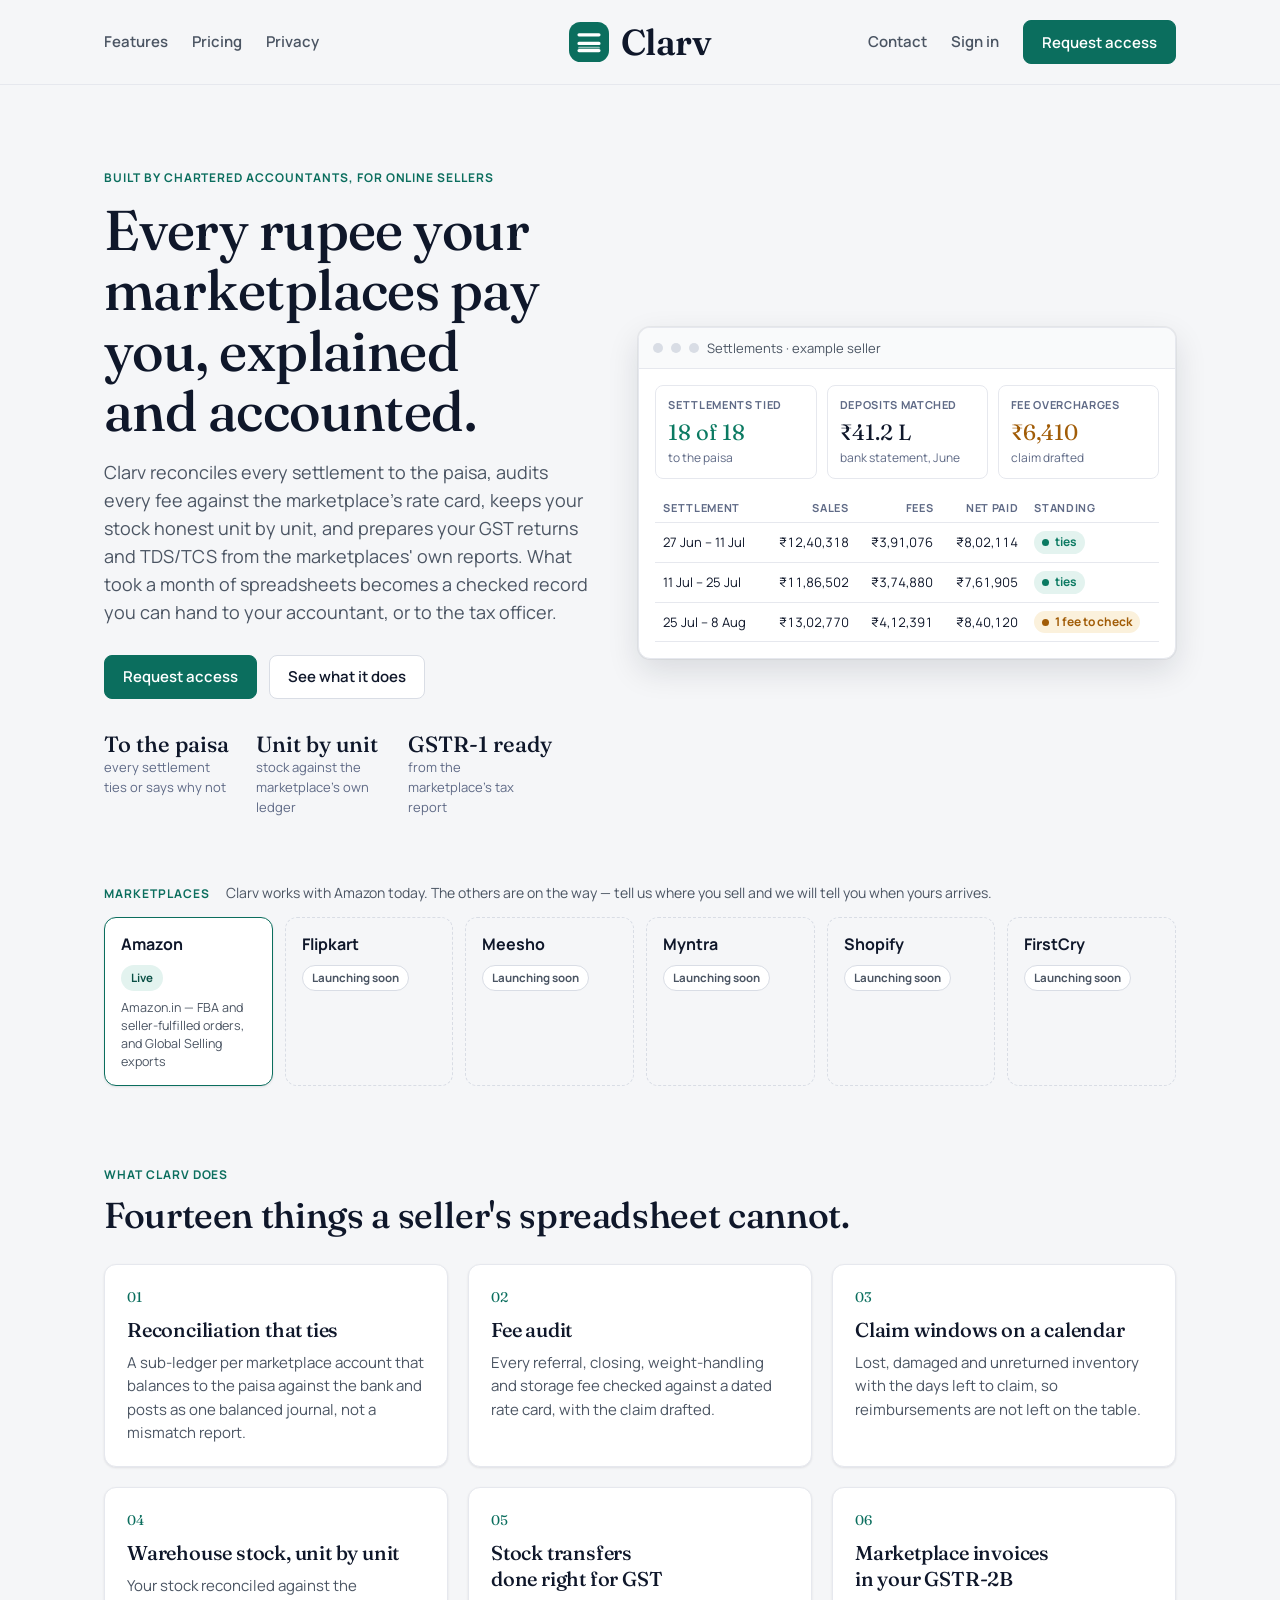
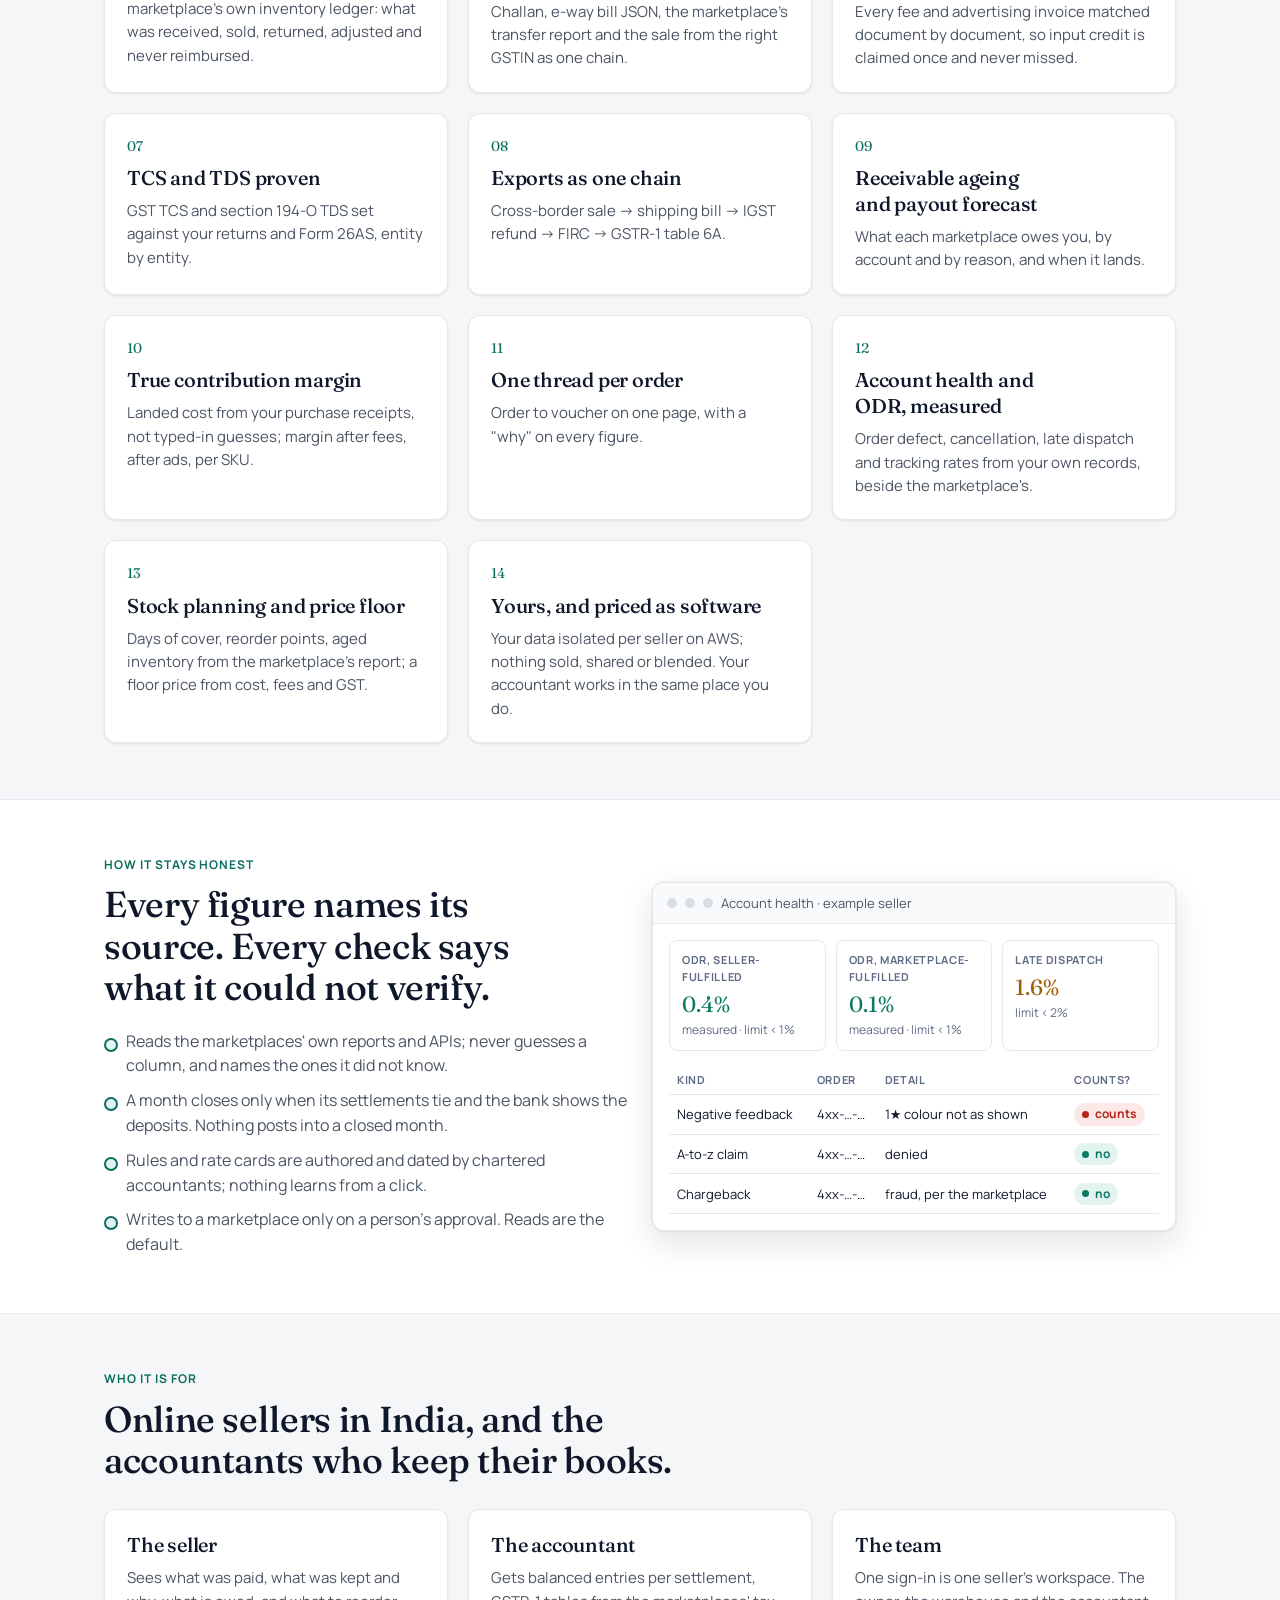
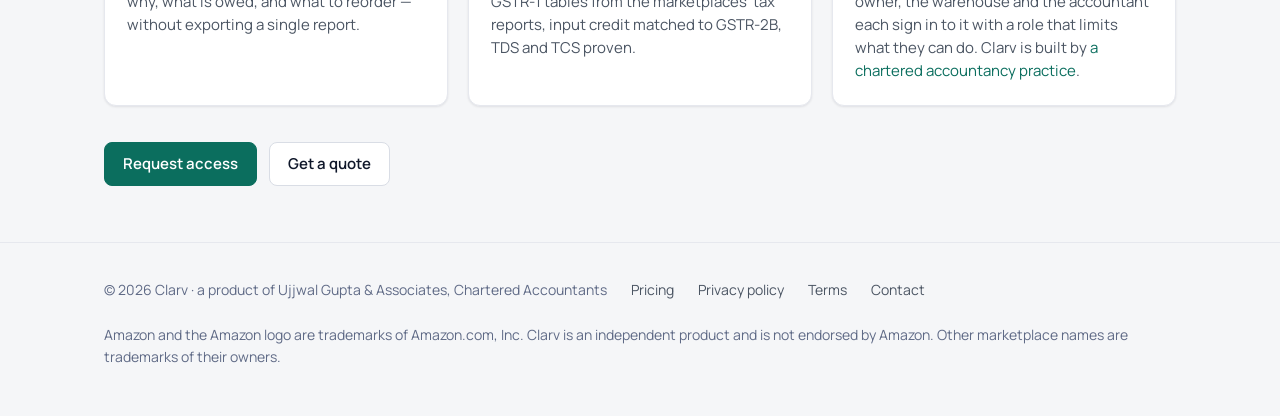
==== commit f79f3183: "Hero balanced for the longer, marketplace-neutral headline: the example panel gets the room its tile" ====
--- a/index.html
+++ b/index.html
@@ -22,7 +22,7 @@
 <main>
 <div class="wrap hero">
   <div>
-    <div class="eyebrow">For e-commerce sellers in India · built by chartered accountants</div>
+    <div class="eyebrow">Built by chartered accountants, for online sellers</div>
     <h1 style="margin-top:12px">Every rupee your marketplaces pay you, explained and accounted.</h1>
     <p class="lead" style="margin-top:18px">Clarv reconciles every settlement to the paisa, audits every fee against the marketplace's rate card, keeps your stock honest unit by unit, and prepares your GST returns and TDS/TCS from the marketplaces' own reports. What took a month of spreadsheets becomes a checked record you can hand to your accountant, or to the tax officer.</p>
     <div class="cta"><a class="btn primary" href="contact.html">Request access</a><a class="btn" href="#features">See what it does</a></div>
--- a/style.css
+++ b/style.css
@@ -66,12 +66,12 @@
 
 /* hero */
 /* padding-block: a padding shorthand would zero the page's side gutter on .wrap */
-.hero { padding-block: 84px 56px; display: grid; grid-template-columns: 1.05fr .95fr; gap: 48px; align-items: center; }
+.hero { padding-block: 84px 56px; display: grid; grid-template-columns: minmax(0, .95fr) minmax(0, 1.05fr); /* the example panel needs ~530px for its tiles and table */ gap: 48px; align-items: center; }
 .hero .cta { display: flex; gap: 12px; margin-top: 28px; flex-wrap: wrap; }
 /* the three figures: each on one line; the row wraps whole rather than breaking a figure ("GSTR-1 / ready") */
-.hero .facts { display: flex; flex-wrap: wrap; gap: 18px 28px; margin-top: 32px; }
-.fact b { display: block; font-family: var(--display); font-size: 24px; font-weight: 500; line-height: 1.2; white-space: nowrap; }
-.fact span { display: block; max-width: 20ch; color: var(--ink-3); font-size: 13px; }
+.hero .facts { display: flex; flex-wrap: wrap; gap: 18px 24px; margin-top: 32px; }
+.fact b { display: block; font-family: var(--display); font-size: 22px; font-weight: 500; line-height: 1.2; white-space: nowrap; }
+.fact span { display: block; max-width: 16ch; color: var(--ink-3); font-size: 13px; }
 
 /* drawn product panels — demo figures, no client data */
 .panel { background: var(--surface); border: 1px solid var(--rule); border-radius: 12px; box-shadow: var(--shadow-2); overflow: hidden; }
@@ -87,6 +87,7 @@
 table.t { width: 100%; border-collapse: collapse; font-size: 13px; }
 table.t th { text-align: left; font-size: 11px; letter-spacing: .06em; text-transform: uppercase; color: var(--ink-3); padding: 6px 8px; border-bottom: 1px solid var(--rule); font-weight: 700; }
 table.t td { padding: 8px; border-bottom: 1px solid var(--rule); }
+table.t td:first-child { white-space: nowrap; }
 table.t td.num, table.t th.num { text-align: right; font-variant-numeric: tabular-nums; }
 .st { white-space: nowrap; display: inline-flex; align-items: center; gap: 6px; font-size: 12px; font-weight: 700; padding: 2px 8px; border-radius: 999px; background: var(--surface-2); color: var(--ink-2); }
 .st::before { content: ""; width: 7px; height: 7px; border-radius: 50%; background: currentColor; }
@@ -139,6 +140,10 @@
 footer a { color: var(--ink-2); }
 footer .sp { margin-left: auto; }
 
+/* text above the panel before the two squeeze each other */
+@media (max-width: 1080px) {
+  .hero { grid-template-columns: minmax(0, 1fr); gap: 36px; }
+}
 @media (max-width: 900px) {
   .top .wrap { height: 64px; gap: 8px; }
   .nav-l, .nav-r { display: none; }
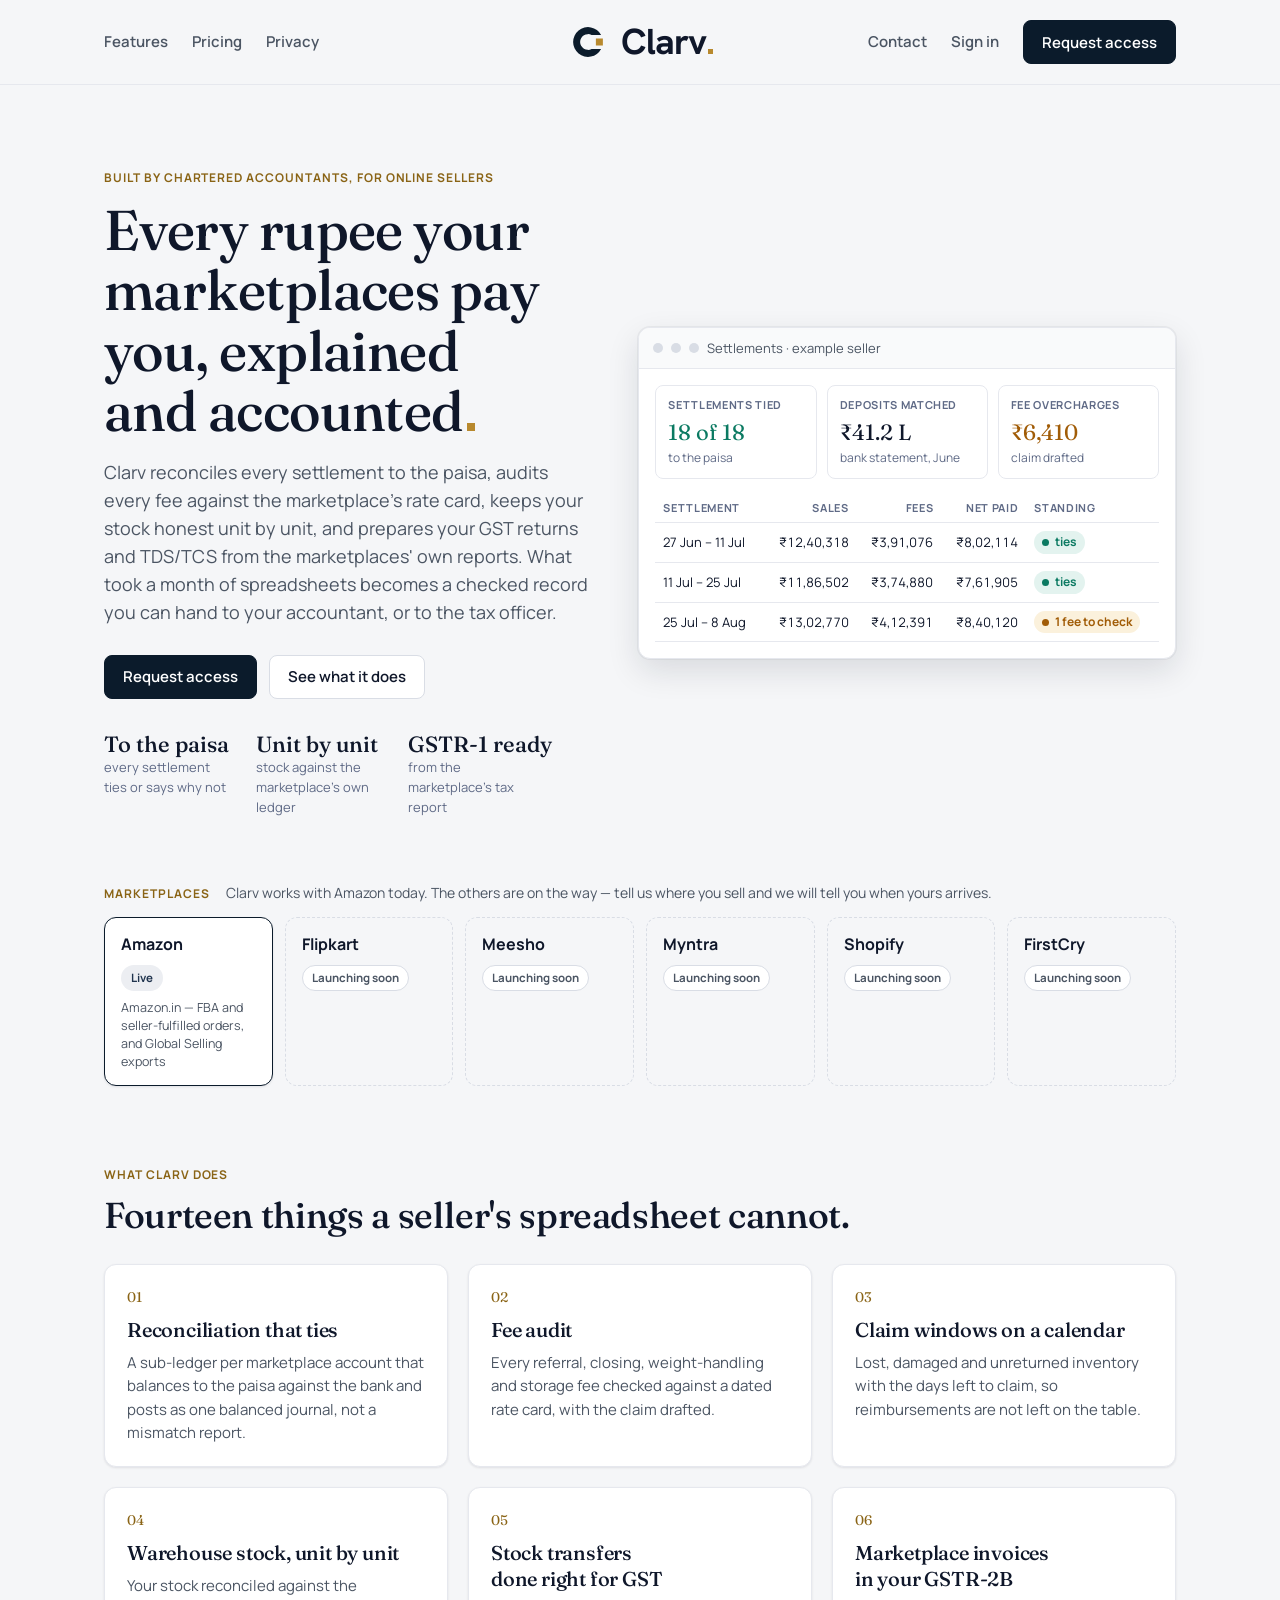
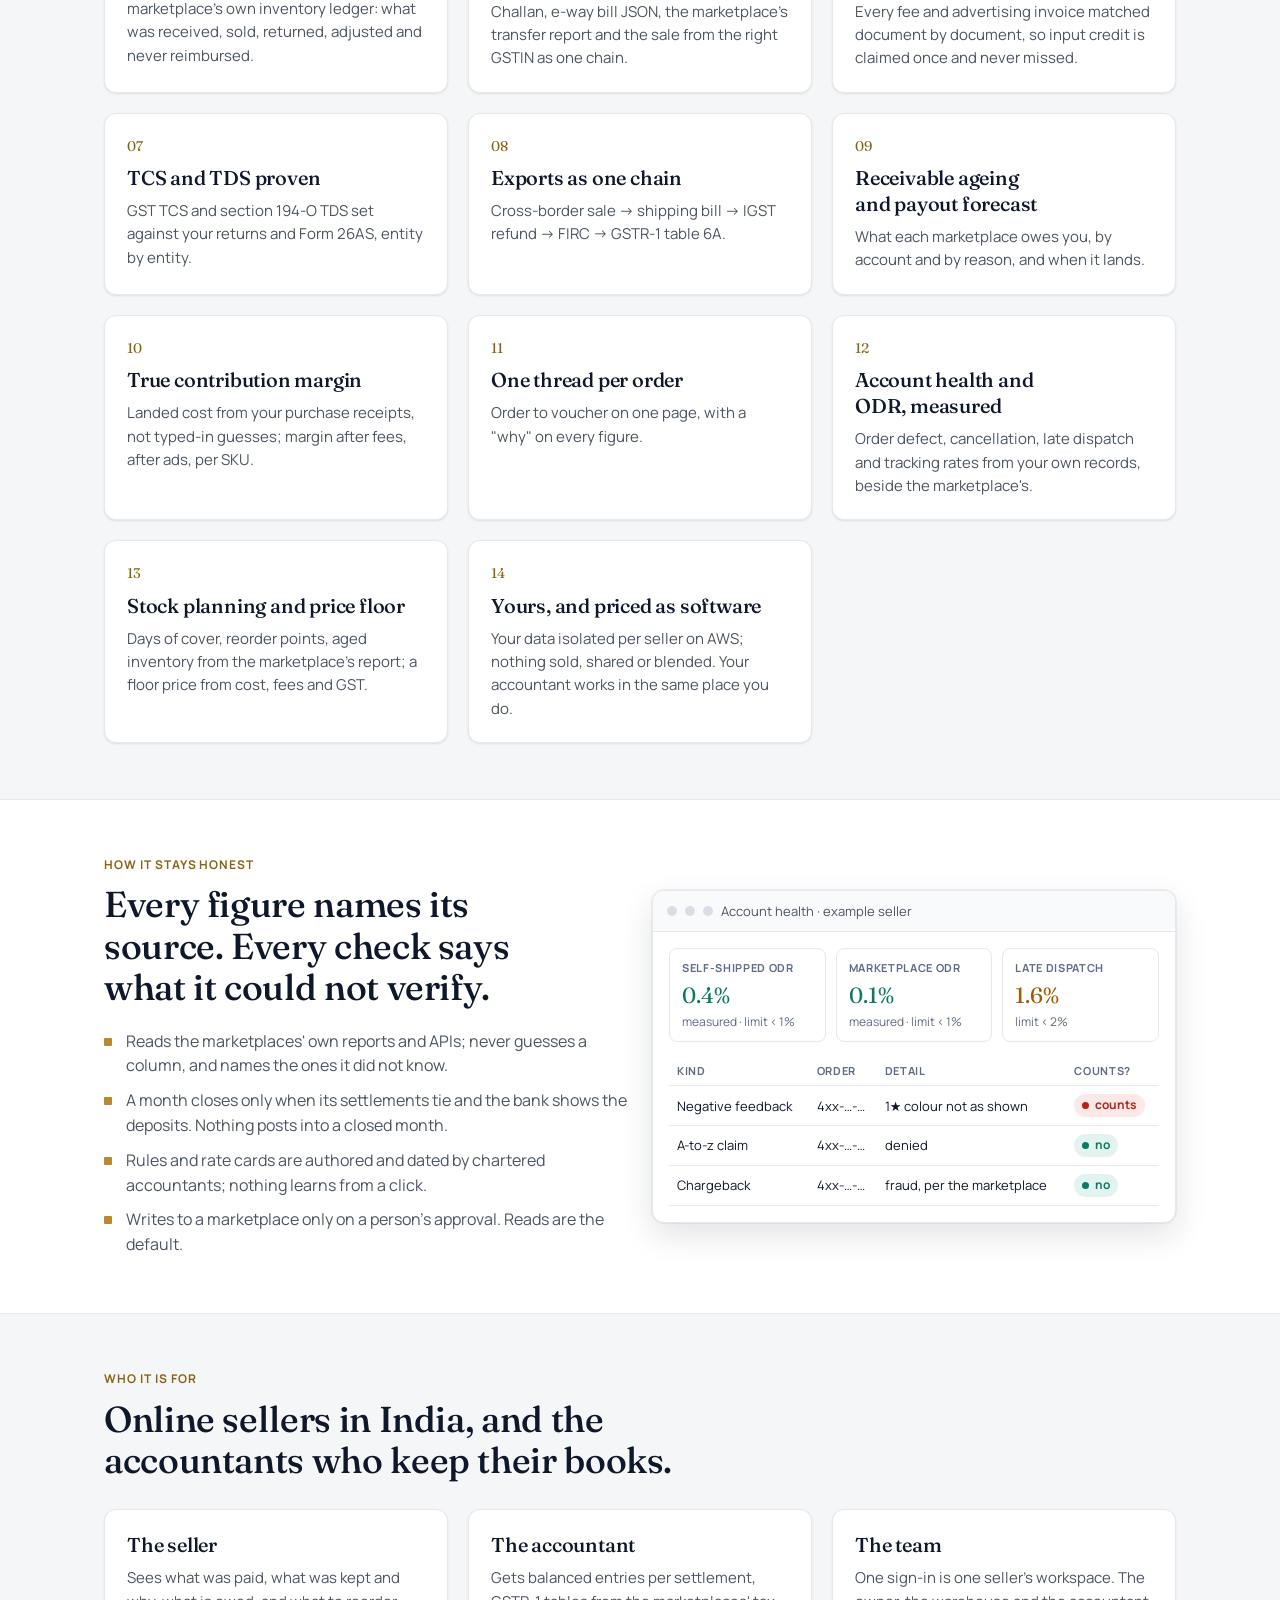
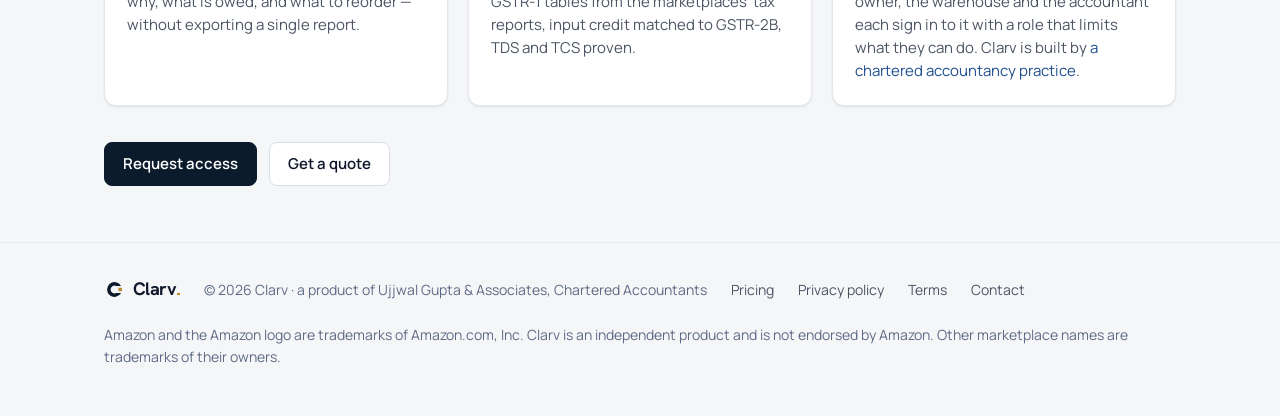
==== commit df6e2695: ""C, full stop" in ink and gold: the new logo, the palette, a footer sign-off, two labels that wrappe" ====
--- a/index.html
+++ b/index.html
@@ -5,15 +5,15 @@
 <meta name="viewport" content="width=device-width, initial-scale=1" />
 <title>Clarv — operations and accounting for e-commerce sellers in India</title>
 <meta name="description" content="Clarv reconciles what your marketplaces pay you to the paisa, audits every fee, keeps your stock honest and prepares your GST and TDS from the marketplaces' own reports. Live on Amazon, more marketplaces launching soon. Built by chartered accountants." />
-<link rel="icon" href="logo.svg?v=20261004" type="image/svg+xml" />
+<link rel="icon" href="logo.svg?v=20261004c" type="image/svg+xml" />
 <link rel="preconnect" href="https://fonts.googleapis.com" /><link rel="preconnect" href="https://fonts.gstatic.com" crossorigin />
-<link rel="stylesheet" href="https://fonts.googleapis.com/css2?family=Fraunces:opsz,wght@9..144,400;9..144,500;9..144,600&family=Manrope:wght@400;500;600;700;800&display=swap" />
-<link rel="stylesheet" href="style.css?v=20261004" />
+<link rel="stylesheet" href="https://fonts.googleapis.com/css2?family=Fraunces:opsz,wght@9..144,400;9..144,500;9..144,600&family=Hanken+Grotesk:wght@700&family=Manrope:wght@400;500;600;700;800&display=swap" />
+<link rel="stylesheet" href="style.css?v=20261004c" />
 </head>
 <body>
 <header class="top"><div class="wrap">
   <nav class="nav nav-l" aria-label="Site"><a href="/#features">Features</a><a href="pricing.html">Pricing</a><a href="privacy.html">Privacy</a></nav>
-  <a class="brand" href="/" aria-label="Clarv — home"><svg viewBox="0 0 28 28" aria-hidden="true"><rect width="28" height="28" rx="8" fill="#0b6e5e"/><path d="M7 9h14M7 15h14M7 20h14" stroke="#fff" stroke-width="2.2" stroke-linecap="round"/><path d="M7 18h14" stroke="#fff" stroke-width="1.2" stroke-linecap="round" opacity=".55"/></svg><span>Clarv</span></a>
+  <a class="brand" href="/" aria-label="Clarv — home"><svg viewBox="0 0 48 48" aria-hidden="true"><path d="M39 16A17 17 0 1 0 39 32L28.12 32A9 9 0 1 1 28.12 16Z" fill="#0B1B2B"/><rect x="33" y="20" width="8" height="8" fill="#B8892E"/></svg><span>Clarv<i class="stop"></i></span></a>
   <nav class="nav nav-r" aria-label="Account"><a href="contact.html">Contact</a><a href="login.html">Sign in</a><a class="btn primary" href="contact.html">Request access</a></nav>
   <details class="mnav"><summary aria-label="Menu"><span class="burger"></span></summary><nav class="mnav-panel" aria-label="Menu"><a href="/#features">Features</a><a href="pricing.html">Pricing</a><a href="privacy.html">Privacy</a><a href="contact.html">Contact</a><a href="login.html">Sign in</a><a class="btn primary" href="contact.html">Request access</a></nav></details>
   <a class="m-signin" href="login.html">Sign in</a>
@@ -22,8 +22,8 @@
 <main>
 <div class="wrap hero">
   <div>
-    <div class="eyebrow">Built by chartered accountants, for online sellers</div>
-    <h1 style="margin-top:12px">Every rupee your marketplaces pay you, explained and accounted.</h1>
+    <div class="eyebrow">Built by chartered accountants<span class="opt">, for online sellers</span></div>
+    <h1 style="margin-top:12px">Every rupee your marketplaces pay you, explained and accounted<span class="stop" aria-hidden="true"></span></h1>
     <p class="lead" style="margin-top:18px">Clarv reconciles every settlement to the paisa, audits every fee against the marketplace's rate card, keeps your stock honest unit by unit, and prepares your GST returns and TDS/TCS from the marketplaces' own reports. What took a month of spreadsheets becomes a checked record you can hand to your accountant, or to the tax officer.</p>
     <div class="cta"><a class="btn primary" href="contact.html">Request access</a><a class="btn" href="#features">See what it does</a></div>
     <div class="facts"><div class="fact"><b>To the paisa</b><span>every settlement ties or says why not</span></div><div class="fact"><b>Unit by unit</b><span>stock against the marketplace's own ledger</span></div><div class="fact"><b>GSTR-1 ready</b><span>from the marketplace's tax report</span></div></div>
@@ -85,7 +85,7 @@
   <div class="panel" aria-label="A Clarv account health screen, with example figures">
     <div class="bar"><i></i><i></i><i></i><span>Account health · example seller</span></div>
     <div class="body">
-      <div class="tiles"><div class="tile good"><div class="k">ODR, seller-fulfilled</div><div class="v">0.4%</div><div class="s">measured · limit &lt; 1%</div></div><div class="tile good"><div class="k">ODR, marketplace-fulfilled</div><div class="v">0.1%</div><div class="s">measured · limit &lt; 1%</div></div><div class="tile warn"><div class="k">Late dispatch</div><div class="v">1.6%</div><div class="s">limit &lt; 2%</div></div></div>
+      <div class="tiles"><div class="tile good"><div class="k">Self-shipped ODR</div><div class="v">0.4%</div><div class="s">measured · limit &lt; 1%</div></div><div class="tile good"><div class="k">Marketplace ODR</div><div class="v">0.1%</div><div class="s">measured · limit &lt; 1%</div></div><div class="tile warn"><div class="k">Late dispatch</div><div class="v">1.6%</div><div class="s">limit &lt; 2%</div></div></div>
       <table class="t"><thead><tr><th>Kind</th><th class="o">Order</th><th>Detail</th><th>Counts?</th></tr></thead>
       <tbody><tr><td>Negative feedback</td><td class="o">4xx-…-…</td><td>1★ colour not as shown</td><td><span class="st bad">counts</span></td></tr><tr><td>A-to-z claim</td><td class="o">4xx-…-…</td><td>denied</td><td><span class="st good">no</span></td></tr><tr><td>Chargeback</td><td class="o">4xx-…-…</td><td>fraud, per the marketplace</td><td><span class="st good">no</span></td></tr></tbody></table>
     </div>
@@ -104,7 +104,7 @@
 </div></section>
 </main>
 
-<footer><div class="wrap"><span>© 2026 Clarv · a product of Ujjwal Gupta &amp; Associates, Chartered Accountants</span><a href="pricing.html">Pricing</a><a href="privacy.html">Privacy policy</a><a href="terms.html">Terms</a><a href="contact.html">Contact</a><span class="sp">Amazon and the Amazon logo are trademarks of Amazon.com, Inc. Clarv is an independent product and is not endorsed by Amazon. Other marketplace names are trademarks of their owners.</span></div></footer>
+<footer><div class="wrap"><a class="foot-brand" href="/" aria-label="Clarv — home"><svg viewBox="0 0 48 48" aria-hidden="true"><path d="M39 16A17 17 0 1 0 39 32L28.12 32A9 9 0 1 1 28.12 16Z" fill="#0B1B2B"/><rect x="33" y="20" width="8" height="8" fill="#B8892E"/></svg><span>Clarv<i class="stop"></i></span></a><span>© 2026 Clarv · a product of Ujjwal Gupta &amp; Associates, Chartered Accountants</span><a href="pricing.html">Pricing</a><a href="privacy.html">Privacy policy</a><a href="terms.html">Terms</a><a href="contact.html">Contact</a><span class="sp">Amazon and the Amazon logo are trademarks of Amazon.com, Inc. Clarv is an independent product and is not endorsed by Amazon. Other marketplace names are trademarks of their owners.</span></div></footer>
 <script>document.querySelectorAll(".mnav-panel a").forEach(function (a) { a.addEventListener("click", function () { a.closest("details").removeAttribute("open"); }); });</script>
 </body>
 </html>
--- a/style.css
+++ b/style.css
@@ -1,15 +1,17 @@
-/* clarv.in — the public site. The product's own ink-and-paper language: Fraunces for display, Manrope for text. */
+/* clarv.in — the public site, in the "C, full stop" identity (4 Oct 2026): ink navy and ledger gold; Fraunces for headings,
+   Manrope for text, Hanken Grotesk for the wordmark alone. */
 :root {
   --ground: #f5f6f8; --surface: #fff; --surface-2: #f9fafb; --ink: #0f172a; --ink-2: #4b5563; --ink-3: #5f6a86;
-  --rule: #e6e8ee; --rule-3: #d9dde5; --brand: #0b6e5e; --brand-ink: #094f44; --brand-soft: #e3f3ef; --brand-tint: #f2f8f6;
+  --rule: #e6e8ee; --rule-3: #d9dde5; --brand: #0b1b2b; --brand-ink: #20344e; --brand-soft: #eceef2; --brand-tint: #f6f2e8;
+  --gold: #b8892e; --gold-soft: #f4ebd7; --gold-text: #8a6416; --link: #22508f; --good-soft: #e3f3ef;
   --good: #0b7a62; --warn: #a15c07; --warn-soft: #fbf1dc; --bad: #b42318; --bad-soft: #fce8e6;
-  --sans: "Manrope", ui-sans-serif, system-ui, -apple-system, "Segoe UI", sans-serif; --display: "Fraunces", Georgia, serif;
+  --sans: "Manrope", ui-sans-serif, system-ui, -apple-system, "Segoe UI", sans-serif; --display: "Fraunces", Georgia, serif; --mark: "Hanken Grotesk", "Manrope", ui-sans-serif, system-ui, sans-serif;
   --shadow: 0 1px 2px rgba(16,24,40,.04), 0 1px 3px rgba(16,24,40,.06); --shadow-2: 0 12px 32px rgba(16,24,40,.12), 0 0 0 1px rgba(16,24,40,.05);
 }
 * { box-sizing: border-box; }
 html { color-scheme: light; }
 body { margin: 0; background: var(--ground); color: var(--ink); font: 16px/1.55 var(--sans); -webkit-font-smoothing: antialiased; overflow-x: clip; }
-a { color: var(--brand); text-decoration: none; }
+a { color: var(--link); text-decoration: none; }
 a:hover { text-decoration: underline; }
 .wrap { max-width: 1120px; margin: 0 auto; padding: 0 24px; }
 h1, h2, h3 { font-family: var(--display); font-weight: 500; letter-spacing: -0.01em; margin: 0; text-wrap: balance; }
@@ -18,16 +20,18 @@
 h3 { font-size: 20px; line-height: 1.3; }
 p { margin: 0; }
 .lead { color: var(--ink-2); font-size: 18px; max-width: 62ch; }
-.eyebrow { font-size: 12px; font-weight: 700; letter-spacing: .08em; text-transform: uppercase; color: var(--brand); }
+.eyebrow { font-size: 12px; font-weight: 700; letter-spacing: .08em; text-transform: uppercase; color: var(--gold-text); }
 .muted { color: var(--ink-3); }
 .small { font-size: 14px; }
 
 /* header: the wordmark at the centre, the links either side of it; on a phone, a menu button, the wordmark, Sign in */
 .top { position: sticky; top: 0; z-index: 5; background: rgba(245,246,248,.92); -webkit-backdrop-filter: blur(8px); backdrop-filter: blur(8px); border-bottom: 1px solid var(--rule); }
 .top .wrap { display: grid; grid-template-columns: 1fr auto 1fr; align-items: center; gap: 24px; height: 84px; }
-.brand { grid-column: 2; grid-row: 1; justify-self: center; display: inline-flex; align-items: center; gap: 12px; color: var(--ink); font-family: var(--display); font-size: 36px; font-weight: 600; letter-spacing: -0.015em; line-height: 1; }
+.brand { grid-column: 2; grid-row: 1; justify-self: center; display: inline-flex; align-items: center; gap: 12px; color: var(--ink); font-family: var(--mark); font-size: 36px; font-weight: 700; letter-spacing: -0.03em; line-height: 1; }
 .brand:hover { text-decoration: none; }
-.brand svg { width: 40px; height: 40px; flex: none; }
+.brand svg { width: 42px; height: 42px; flex: none; }
+/* The full stop: a gold square the size of the strokes, after the name and at the end of a headline. */
+.stop { display: inline-block; width: .15em; height: .15em; margin-left: .055em; background: var(--gold); }
 .nav { display: flex; gap: 24px; align-items: center; }
 .nav-l { grid-column: 1; grid-row: 1; justify-self: start; }
 .nav-r { grid-column: 3; grid-row: 1; justify-self: end; }
@@ -91,7 +95,7 @@
 table.t td.num, table.t th.num { text-align: right; font-variant-numeric: tabular-nums; }
 .st { white-space: nowrap; display: inline-flex; align-items: center; gap: 6px; font-size: 12px; font-weight: 700; padding: 2px 8px; border-radius: 999px; background: var(--surface-2); color: var(--ink-2); }
 .st::before { content: ""; width: 7px; height: 7px; border-radius: 50%; background: currentColor; }
-.st.good { color: var(--good); background: var(--brand-soft); } .st.bad { color: var(--bad); background: var(--bad-soft); } .st.warn { color: var(--warn); background: var(--warn-soft); }
+.st.good { color: var(--good); background: var(--good-soft); } .st.bad { color: var(--bad); background: var(--bad-soft); } .st.warn { color: var(--warn); background: var(--warn-soft); }
 
 /* sections */
 section { padding: 56px 0; }
@@ -101,10 +105,10 @@
 .card { background: var(--surface); border: 1px solid var(--rule); border-radius: 12px; padding: 22px; box-shadow: var(--shadow); }
 .card h3 { margin-bottom: 8px; }
 .card p { color: var(--ink-2); font-size: 15px; }
-.card .n { font-family: var(--display); color: var(--brand); font-size: 14px; margin-bottom: 8px; }
+.card .n { font-family: var(--display); color: var(--gold-text); font-size: 14px; margin-bottom: 8px; }
 .rule-list { list-style: none; padding: 0; margin: 20px 0 0; display: grid; gap: 10px; }
 .rule-list li { padding-left: 22px; position: relative; color: var(--ink-2); }
-.rule-list li::before { content: ""; position: absolute; left: 0; top: 9px; width: 10px; height: 10px; border-radius: 50%; background: var(--brand-soft); border: 2px solid var(--brand); }
+.rule-list li::before { content: ""; position: absolute; left: 0; top: 9px; width: 8px; height: 8px; border-radius: 1px; background: var(--gold); }
 
 /* pricing */
 .plans { display: grid; grid-template-columns: repeat(3, 1fr); gap: 20px; margin-top: 32px; }
@@ -113,7 +117,7 @@
 .plan .price { font-family: var(--display); font-size: 40px; margin: 10px 0 2px; }
 .plan .price small { font-size: 15px; font-family: var(--sans); color: var(--ink-3); }
 .plan ul { list-style: none; padding: 0; margin: 18px 0 22px; display: grid; gap: 8px; color: var(--ink-2); font-size: 15px; }
-.plan ul li::before { content: "✓  "; color: var(--brand); font-weight: 700; }
+.plan ul li::before { content: "✓  "; color: var(--gold-text); font-weight: 700; }
 .plan .btn { margin-top: auto; }
 
 /* the quote form */
@@ -138,6 +142,10 @@
 footer { padding: 36px 0 48px; color: var(--ink-3); font-size: 14px; border-top: 1px solid var(--rule); }
 footer .wrap { display: flex; gap: 24px; flex-wrap: wrap; align-items: center; }
 footer a { color: var(--ink-2); }
+/* The footer signs off with the logo, once, small. */
+footer .foot-brand { display: inline-flex; align-items: center; gap: 8px; color: var(--ink); font: 700 18px/1 var(--mark); letter-spacing: -0.03em; }
+footer .foot-brand svg { width: 21px; height: 21px; flex: none; }
+footer .foot-brand:hover { text-decoration: none; }
 footer .sp { margin-left: auto; }
 
 /* text above the panel before the two squeeze each other */
@@ -148,7 +156,7 @@
   .top .wrap { height: 64px; gap: 8px; }
   .nav-l, .nav-r { display: none; }
   .brand { font-size: 28px; gap: 10px; }
-  .brand svg { width: 32px; height: 32px; }
+  .brand svg { width: 33px; height: 33px; }
   .mnav { display: block; grid-column: 1; grid-row: 1; justify-self: start; }
   .m-signin { display: inline-flex; grid-column: 3; grid-row: 1; justify-self: end; align-items: center; min-height: 44px; font-weight: 700; font-size: 15px; }
   .wrap { padding: 0 18px; }
@@ -165,12 +173,13 @@
   dl.facts { grid-template-columns: 1fr; gap: 2px 0; } dl.facts dd { margin-bottom: 12px; overflow-wrap: anywhere; }
   .form input, .form select, .form textarea { font-size: 16px; } /* under 16px a phone zooms in on focus */
   footer .wrap { gap: 12px 20px; } footer .sp { margin-left: 0; flex-basis: 100%; }
+  footer .foot-brand { flex-basis: 100%; }
 }
 @media (max-width: 600px) {
   table.t .o { display: none; } /* the example tables drop their least telling column on a phone */
 }
 @media (max-width: 480px) {
-  .brand { font-size: 26px; } .brand svg { width: 30px; height: 30px; }
+  .brand { font-size: 26px; } .brand svg { width: 31px; height: 31px; }
   h3 { font-size: 19px; }
   .card { padding: 18px; } .plan { padding: 22px; }
   .panel .body { padding: 12px; }
@@ -180,3 +189,6 @@
   .mk-row { grid-template-columns: 1fr 1fr; }
   .mk.live { grid-column: 1 / -1; }
 }
+
+/* On a phone the eyebrow keeps to one line: its second half is the page's own lead anyway. */
+@media (max-width: 480px) { .eyebrow .opt { display: none; } }
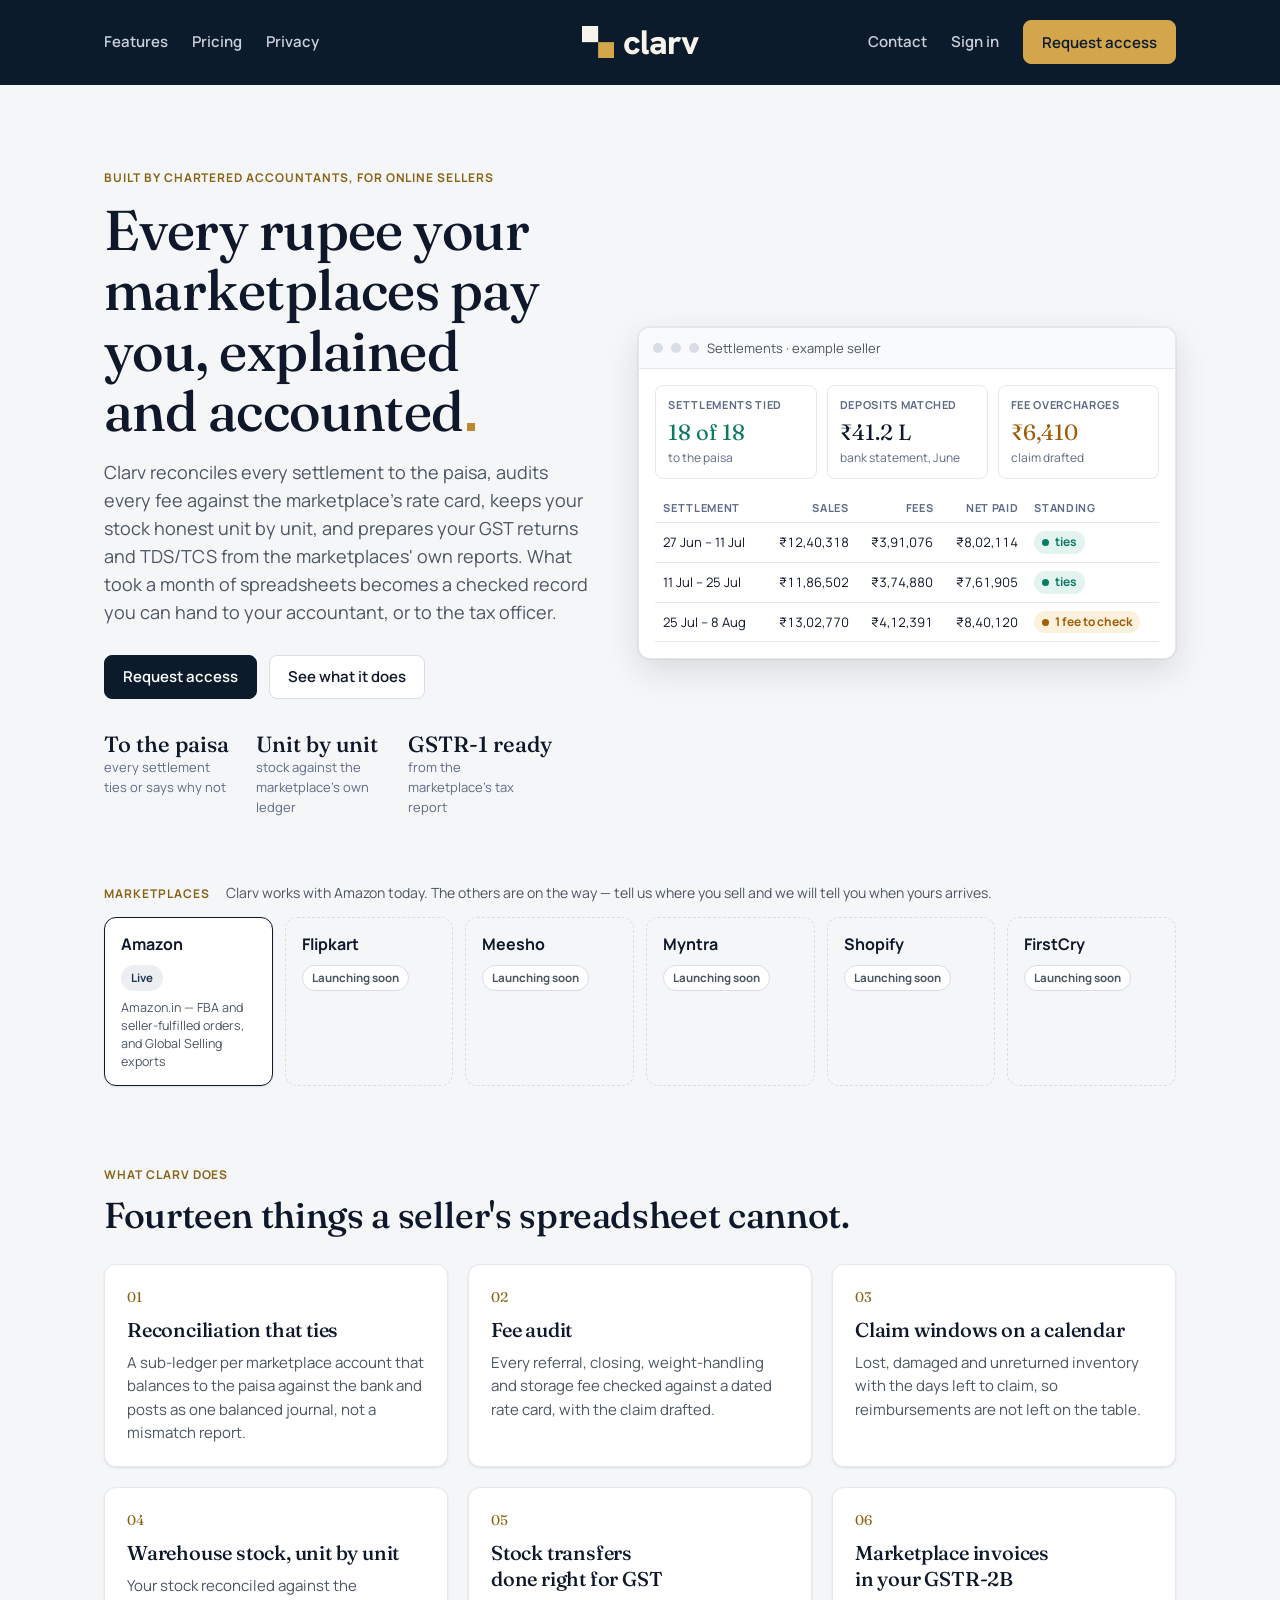
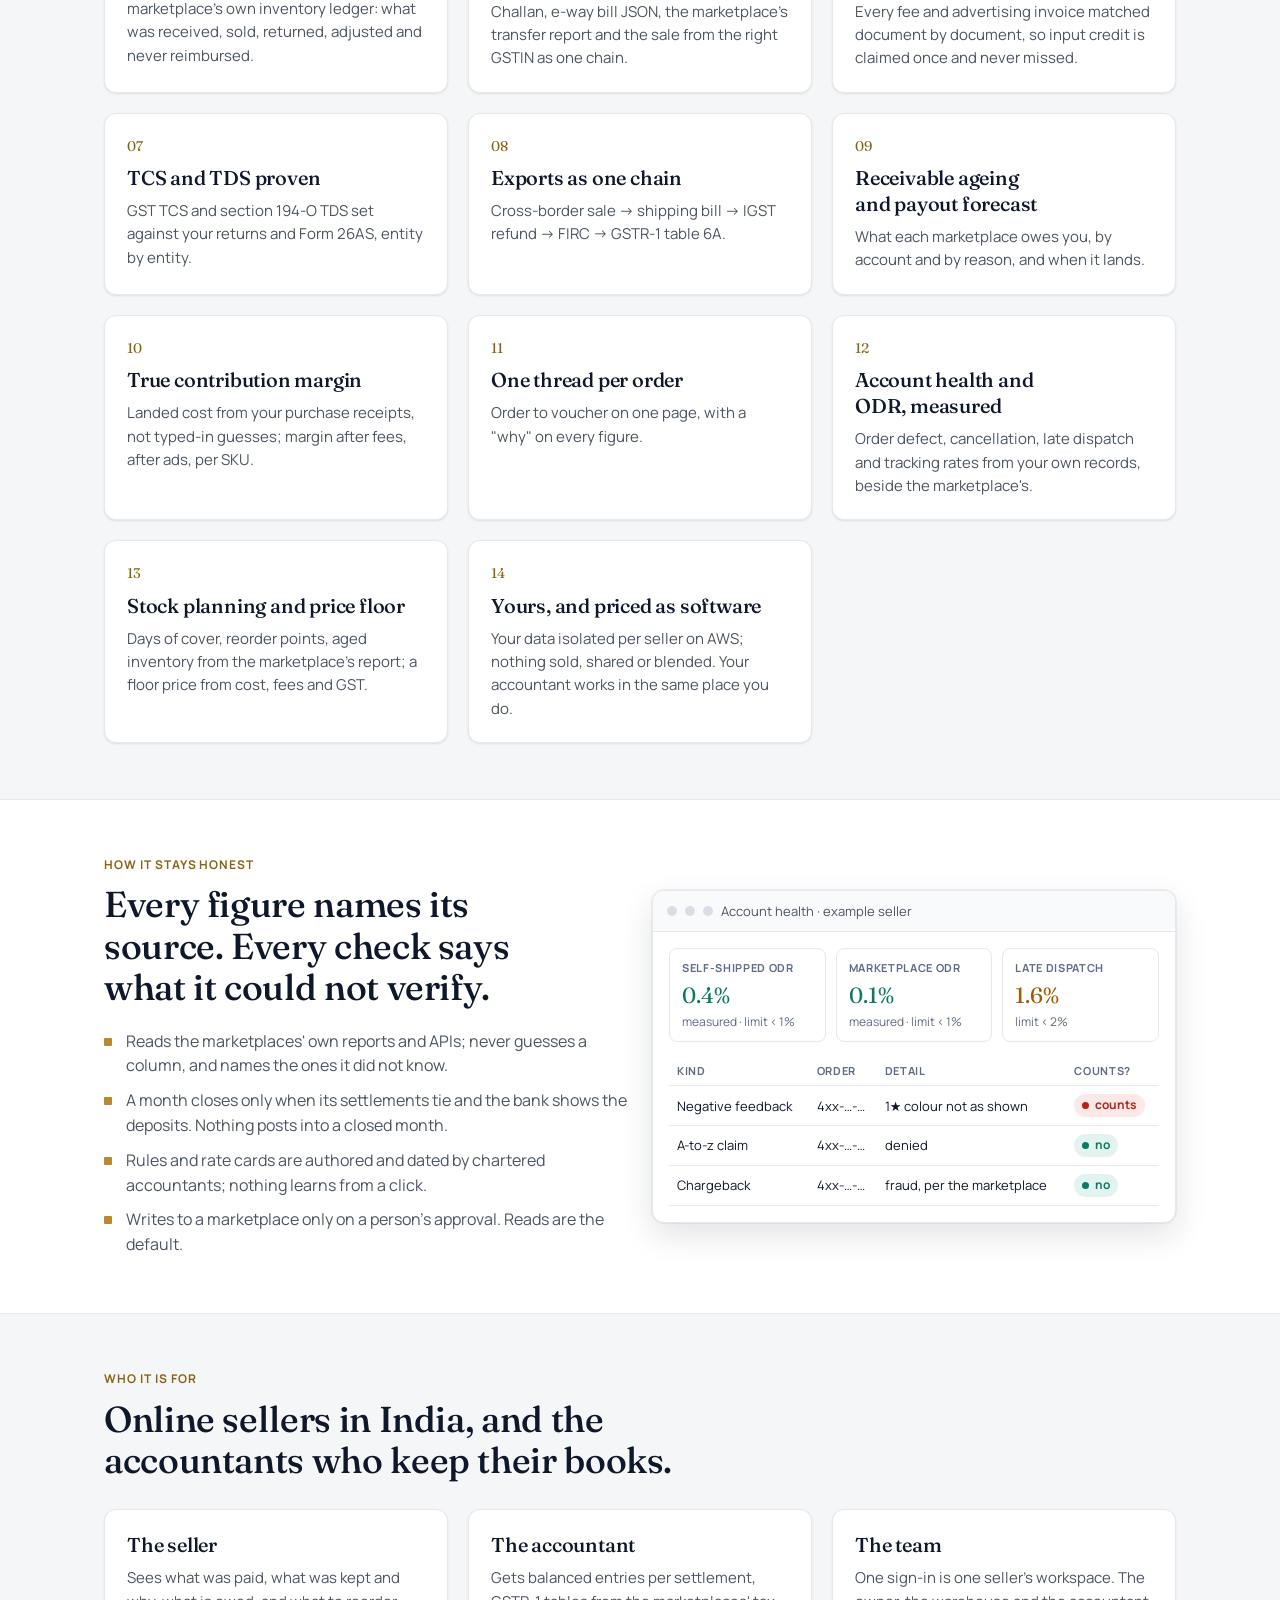
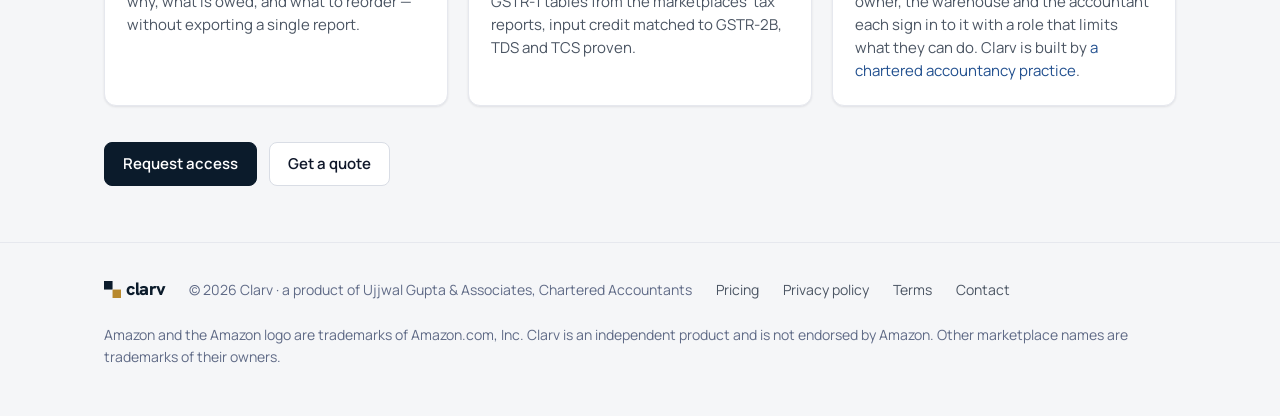
==== commit ff56ecd6: "The two-squares logo with "clarv" in lowercase, heavier, on an ink header The symbol is two equal sq" ====
--- a/index.html
+++ b/index.html
@@ -5,15 +5,15 @@
 <meta name="viewport" content="width=device-width, initial-scale=1" />
 <title>Clarv — operations and accounting for e-commerce sellers in India</title>
 <meta name="description" content="Clarv reconciles what your marketplaces pay you to the paisa, audits every fee, keeps your stock honest and prepares your GST and TDS from the marketplaces' own reports. Live on Amazon, more marketplaces launching soon. Built by chartered accountants." />
-<link rel="icon" href="logo.svg?v=20261004c" type="image/svg+xml" />
+<link rel="icon" href="logo.svg?v=20261004d" type="image/svg+xml" />
 <link rel="preconnect" href="https://fonts.googleapis.com" /><link rel="preconnect" href="https://fonts.gstatic.com" crossorigin />
-<link rel="stylesheet" href="https://fonts.googleapis.com/css2?family=Fraunces:opsz,wght@9..144,400;9..144,500;9..144,600&family=Hanken+Grotesk:wght@700&family=Manrope:wght@400;500;600;700;800&display=swap" />
-<link rel="stylesheet" href="style.css?v=20261004c" />
+<link rel="stylesheet" href="https://fonts.googleapis.com/css2?family=Fraunces:opsz,wght@9..144,400;9..144,500;9..144,600&family=Hanken+Grotesk:wght@800&family=Manrope:wght@400;500;600;700;800&display=swap" />
+<link rel="stylesheet" href="style.css?v=20261004d" />
 </head>
 <body>
 <header class="top"><div class="wrap">
   <nav class="nav nav-l" aria-label="Site"><a href="/#features">Features</a><a href="pricing.html">Pricing</a><a href="privacy.html">Privacy</a></nav>
-  <a class="brand" href="/" aria-label="Clarv — home"><svg viewBox="0 0 48 48" aria-hidden="true"><path d="M39 16A17 17 0 1 0 39 32L28.12 32A9 9 0 1 1 28.12 16Z" fill="#0B1B2B"/><rect x="33" y="20" width="8" height="8" fill="#B8892E"/></svg><span>Clarv<i class="stop"></i></span></a>
+  <a class="brand" href="/" aria-label="Clarv — home"><svg viewBox="8 8 32 32" aria-hidden="true"><rect x="8" y="8" width="16" height="16" fill="currentColor"/><rect class="g" x="24" y="24" width="16" height="16" fill="#B8892E"/></svg><span>clarv</span></a>
   <nav class="nav nav-r" aria-label="Account"><a href="contact.html">Contact</a><a href="login.html">Sign in</a><a class="btn primary" href="contact.html">Request access</a></nav>
   <details class="mnav"><summary aria-label="Menu"><span class="burger"></span></summary><nav class="mnav-panel" aria-label="Menu"><a href="/#features">Features</a><a href="pricing.html">Pricing</a><a href="privacy.html">Privacy</a><a href="contact.html">Contact</a><a href="login.html">Sign in</a><a class="btn primary" href="contact.html">Request access</a></nav></details>
   <a class="m-signin" href="login.html">Sign in</a>
@@ -104,7 +104,7 @@
 </div></section>
 </main>
 
-<footer><div class="wrap"><a class="foot-brand" href="/" aria-label="Clarv — home"><svg viewBox="0 0 48 48" aria-hidden="true"><path d="M39 16A17 17 0 1 0 39 32L28.12 32A9 9 0 1 1 28.12 16Z" fill="#0B1B2B"/><rect x="33" y="20" width="8" height="8" fill="#B8892E"/></svg><span>Clarv<i class="stop"></i></span></a><span>© 2026 Clarv · a product of Ujjwal Gupta &amp; Associates, Chartered Accountants</span><a href="pricing.html">Pricing</a><a href="privacy.html">Privacy policy</a><a href="terms.html">Terms</a><a href="contact.html">Contact</a><span class="sp">Amazon and the Amazon logo are trademarks of Amazon.com, Inc. Clarv is an independent product and is not endorsed by Amazon. Other marketplace names are trademarks of their owners.</span></div></footer>
+<footer><div class="wrap"><a class="foot-brand" href="/" aria-label="Clarv — home"><svg viewBox="8 8 32 32" aria-hidden="true"><rect x="8" y="8" width="16" height="16" fill="currentColor"/><rect class="g" x="24" y="24" width="16" height="16" fill="#B8892E"/></svg><span>clarv</span></a><span>© 2026 Clarv · a product of Ujjwal Gupta &amp; Associates, Chartered Accountants</span><a href="pricing.html">Pricing</a><a href="privacy.html">Privacy policy</a><a href="terms.html">Terms</a><a href="contact.html">Contact</a><span class="sp">Amazon and the Amazon logo are trademarks of Amazon.com, Inc. Clarv is an independent product and is not endorsed by Amazon. Other marketplace names are trademarks of their owners.</span></div></footer>
 <script>document.querySelectorAll(".mnav-panel a").forEach(function (a) { a.addEventListener("click", function () { a.closest("details").removeAttribute("open"); }); });</script>
 </body>
 </html>
--- a/style.css
+++ b/style.css
@@ -1,9 +1,10 @@
-/* clarv.in — the public site, in the "C, full stop" identity (4 Oct 2026): ink navy and ledger gold; Fraunces for headings,
-   Manrope for text, Hanken Grotesk for the wordmark alone. */
+/* clarv.in — the public site (4 Oct 2026): ink navy and ledger gold. The logo is two equal squares, ink and gold, corner to
+   corner, beside "clarv" in Hanken Grotesk 800, on an ink header. Fraunces for headings, Manrope for text. */
 :root {
   --ground: #f5f6f8; --surface: #fff; --surface-2: #f9fafb; --ink: #0f172a; --ink-2: #4b5563; --ink-3: #5f6a86;
   --rule: #e6e8ee; --rule-3: #d9dde5; --brand: #0b1b2b; --brand-ink: #20344e; --brand-soft: #eceef2; --brand-tint: #f6f2e8;
   --gold: #b8892e; --gold-soft: #f4ebd7; --gold-text: #8a6416; --link: #22508f; --good-soft: #e3f3ef;
+  --on-ink: #f7f4ec; --on-ink-2: #c9ced8; --gold-on-ink: #d3a64b; --link-on-ink: #e2bc66;
   --good: #0b7a62; --warn: #a15c07; --warn-soft: #fbf1dc; --bad: #b42318; --bad-soft: #fce8e6;
   --sans: "Manrope", ui-sans-serif, system-ui, -apple-system, "Segoe UI", sans-serif; --display: "Fraunces", Georgia, serif; --mark: "Hanken Grotesk", "Manrope", ui-sans-serif, system-ui, sans-serif;
   --shadow: 0 1px 2px rgba(16,24,40,.04), 0 1px 3px rgba(16,24,40,.06); --shadow-2: 0 12px 32px rgba(16,24,40,.12), 0 0 0 1px rgba(16,24,40,.05);
@@ -24,24 +25,28 @@
 .muted { color: var(--ink-3); }
 .small { font-size: 14px; }
 
-/* header: the wordmark at the centre, the links either side of it; on a phone, a menu button, the wordmark, Sign in */
-.top { position: sticky; top: 0; z-index: 5; background: rgba(245,246,248,.92); -webkit-backdrop-filter: blur(8px); backdrop-filter: blur(8px); border-bottom: 1px solid var(--rule); }
+/* header: an ink band, the logo at the centre and the links either side of it; on a phone, a menu button, the logo, Sign in */
+.top { position: sticky; top: 0; z-index: 5; background: var(--brand); border-bottom: 1px solid var(--brand); }
 .top .wrap { display: grid; grid-template-columns: 1fr auto 1fr; align-items: center; gap: 24px; height: 84px; }
-.brand { grid-column: 2; grid-row: 1; justify-self: center; display: inline-flex; align-items: center; gap: 12px; color: var(--ink); font-family: var(--mark); font-size: 36px; font-weight: 700; letter-spacing: -0.03em; line-height: 1; }
+.brand { grid-column: 2; grid-row: 1; justify-self: center; display: inline-flex; align-items: center; gap: .28em; color: var(--on-ink); font-family: var(--mark); font-size: 34px; font-weight: 800; letter-spacing: -0.03em; line-height: 1; }
 .brand:hover { text-decoration: none; }
-.brand svg { width: 42px; height: 42px; flex: none; }
-/* The full stop: a gold square the size of the strokes, after the name and at the end of a headline. */
+/* The squares are about the height of an "a" and sit a third of the name's size from it: symbol and name carry one weight.
+   The first square takes the text colour (paper on the ink band); the second is gold. */
+.brand svg { width: .95em; height: .95em; flex: none; }
+.brand .g { fill: var(--gold-on-ink); }
+/* The full stop: a gold square the size of the strokes, at the end of the headline. */
 .stop { display: inline-block; width: .15em; height: .15em; margin-left: .055em; background: var(--gold); }
 .nav { display: flex; gap: 24px; align-items: center; }
 .nav-l { grid-column: 1; grid-row: 1; justify-self: start; }
 .nav-r { grid-column: 3; grid-row: 1; justify-self: end; }
-.nav a { color: var(--ink-2); font-weight: 600; font-size: 15px; }
-.nav a.on { color: var(--ink); }
+.nav a { color: var(--on-ink-2); font-weight: 600; font-size: 15px; }
+.nav a.on { color: var(--on-ink); }
+.nav-r .btn.primary { background: var(--gold-on-ink); border-color: var(--gold-on-ink); color: var(--brand); }
 .mnav, .m-signin { display: none; }
 .mnav summary { list-style: none; cursor: pointer; width: 44px; height: 44px; display: grid; place-items: center; margin-left: -10px; border-radius: 10px; }
 .mnav summary::-webkit-details-marker { display: none; }
-.mnav summary:focus-visible { outline: 2px solid var(--brand); outline-offset: 2px; }
-.burger, .burger::before, .burger::after { display: block; width: 22px; height: 2px; border-radius: 2px; background: var(--ink); transition: transform .2s, background .2s; }
+.mnav summary:focus-visible { outline: 2px solid var(--on-ink); outline-offset: 2px; }
+.burger, .burger::before, .burger::after { display: block; width: 22px; height: 2px; border-radius: 2px; background: var(--on-ink); transition: transform .2s, background .2s; }
 .burger { position: relative; }
 .burger::before, .burger::after { content: ""; position: absolute; left: 0; }
 .burger::before { top: -7px; } .burger::after { top: 7px; }
@@ -143,8 +148,8 @@
 footer .wrap { display: flex; gap: 24px; flex-wrap: wrap; align-items: center; }
 footer a { color: var(--ink-2); }
 /* The footer signs off with the logo, once, small. */
-footer .foot-brand { display: inline-flex; align-items: center; gap: 8px; color: var(--ink); font: 700 18px/1 var(--mark); letter-spacing: -0.03em; }
-footer .foot-brand svg { width: 21px; height: 21px; flex: none; }
+footer .foot-brand { display: inline-flex; align-items: center; gap: .28em; color: var(--brand); font: 800 18px/1 var(--mark); letter-spacing: -0.03em; }
+footer .foot-brand svg { width: .95em; height: .95em; flex: none; }
 footer .foot-brand:hover { text-decoration: none; }
 footer .sp { margin-left: auto; }
 
@@ -155,10 +160,9 @@
 @media (max-width: 900px) {
   .top .wrap { height: 64px; gap: 8px; }
   .nav-l, .nav-r { display: none; }
-  .brand { font-size: 28px; gap: 10px; }
-  .brand svg { width: 33px; height: 33px; }
+  .brand { font-size: 28px; }
   .mnav { display: block; grid-column: 1; grid-row: 1; justify-self: start; }
-  .m-signin { display: inline-flex; grid-column: 3; grid-row: 1; justify-self: end; align-items: center; min-height: 44px; font-weight: 700; font-size: 15px; }
+  .m-signin { display: inline-flex; grid-column: 3; grid-row: 1; justify-self: end; align-items: center; min-height: 44px; font-weight: 700; font-size: 15px; color: var(--link-on-ink); }
   .wrap { padding: 0 18px; }
   section { padding: 44px 0; }
   .hero { grid-template-columns: minmax(0, 1fr); gap: 32px; padding-block: 36px 32px; }
@@ -179,7 +183,7 @@
   table.t .o { display: none; } /* the example tables drop their least telling column on a phone */
 }
 @media (max-width: 480px) {
-  .brand { font-size: 26px; } .brand svg { width: 31px; height: 31px; }
+  .brand { font-size: 26px; }
   h3 { font-size: 19px; }
   .card { padding: 18px; } .plan { padding: 22px; }
   .panel .body { padding: 12px; }
